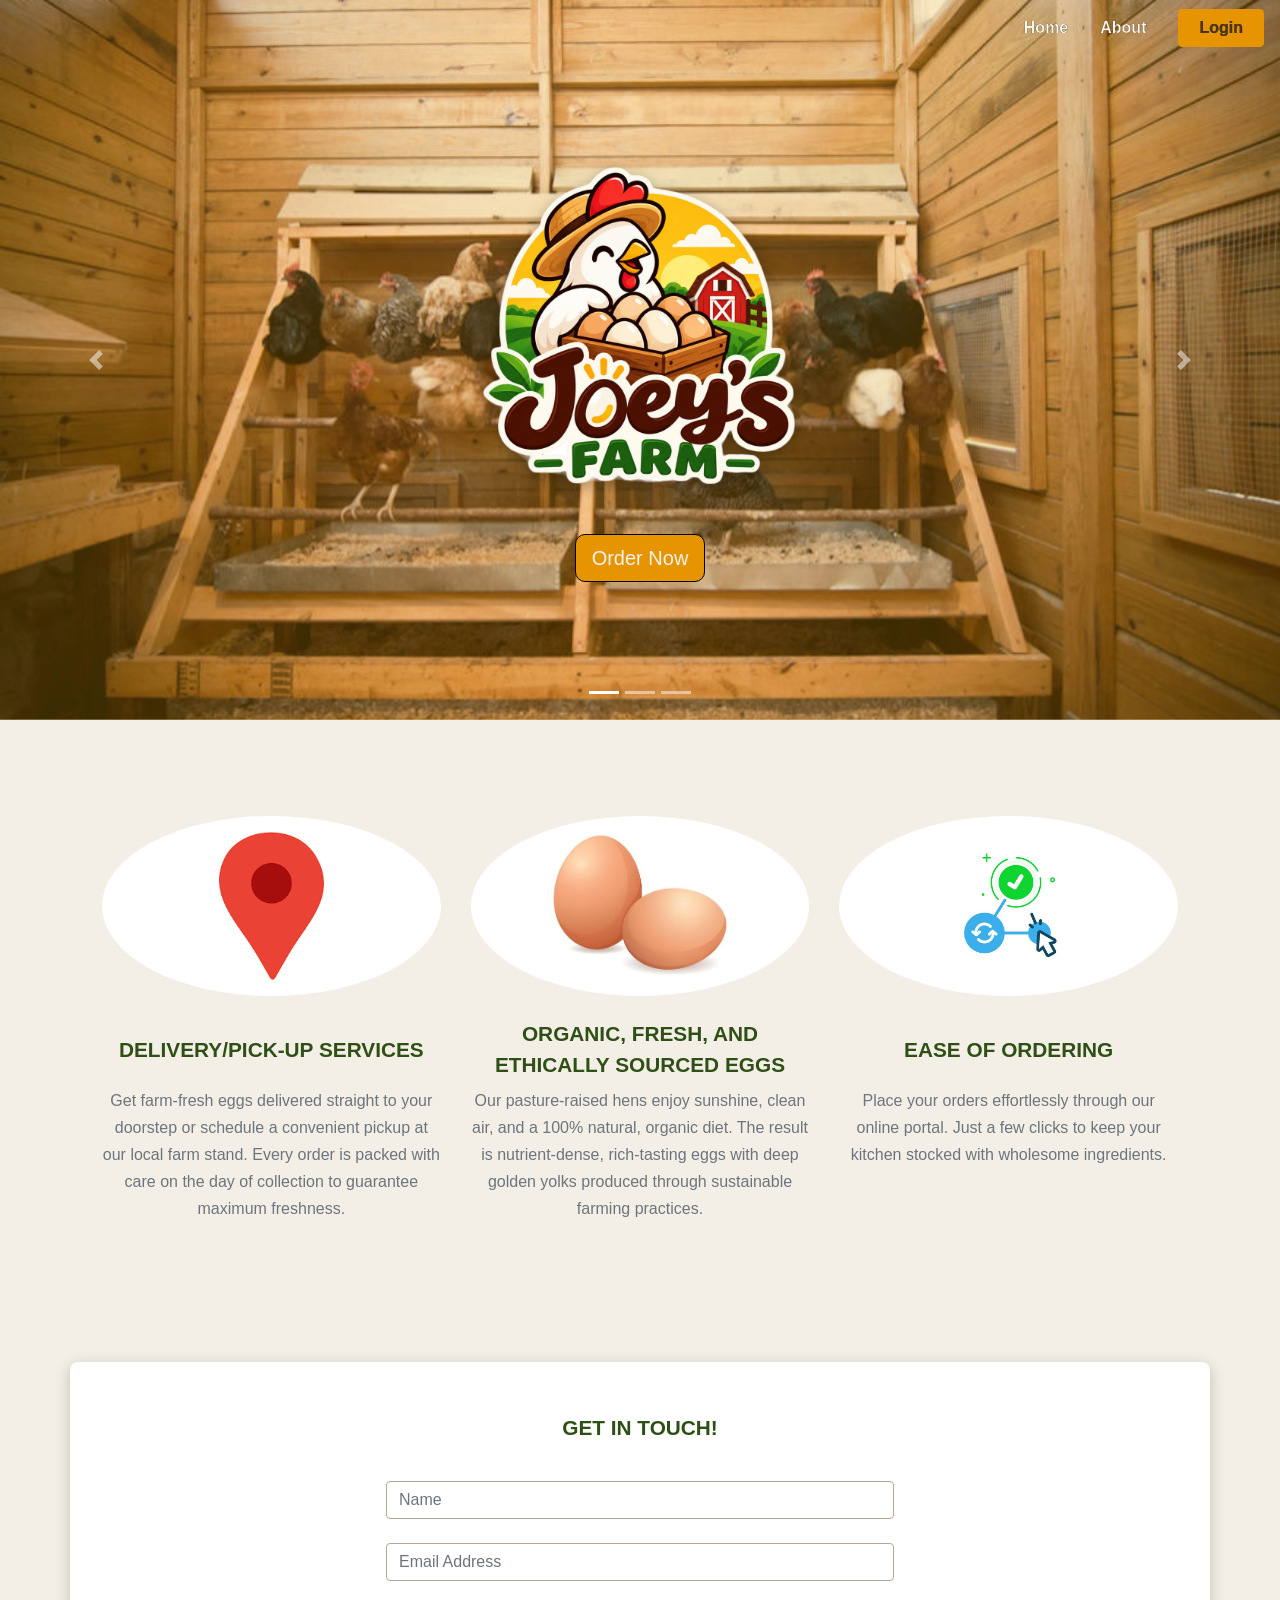
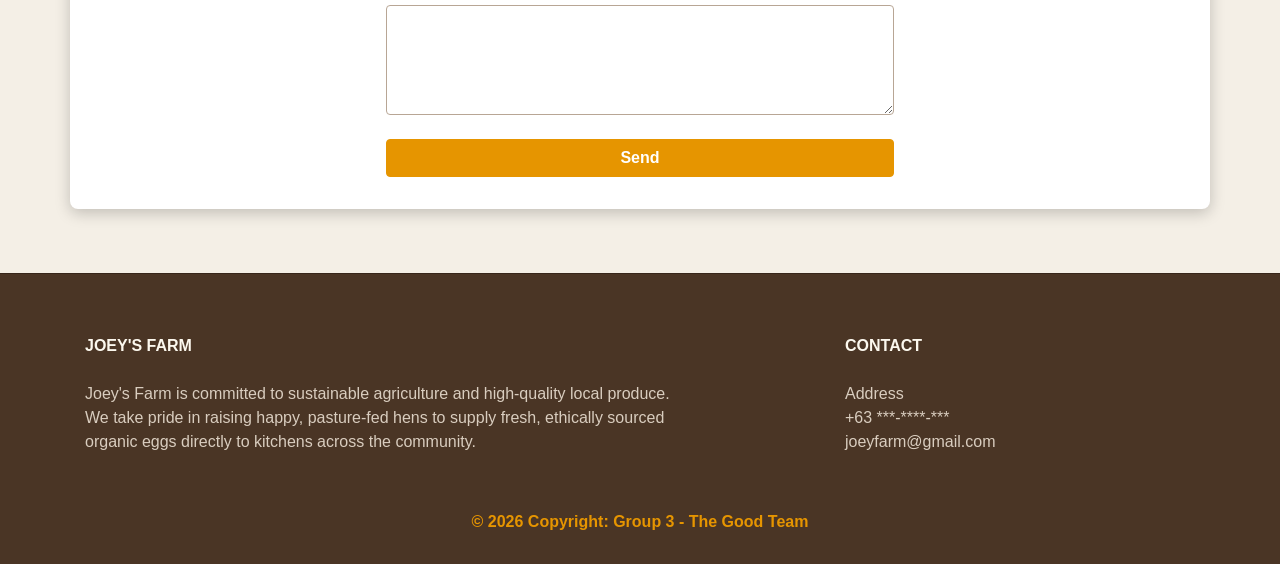
==== Index.html @ 604e1800 "Update Index.html" ====
<!DOCTYPE html>
<html lang="en">
  <head>
    <title>Joey's Farm</title>
    <meta charset="utf-8">
    <meta name="viewport" content="width=device-width, initial-scale=1">
    <link rel="stylesheet" href="https://stackpath.bootstrapcdn.com/bootstrap/4.1.3/css/bootstrap.min.css" integrity="sha384-MCw98/SFnGE8fJT3GXwEOngsV7Zt27NXFoaoApmYm81iuXoPkFOJwJ8ERdknLPMO" crossorigin="anonymous">
    <link rel="stylesheet" type="text/css" href="main.css">
  </head>

<body>
    <nav class="navbar navbar-expand-md fixed-top">
        <button class="navbar-toggler navbar-dark" type="button" data-toggle="collapse" data-target="#main-navigation">
          <span class="navbar-toggler-icon"></span>
        </button>
        <div class="collapse navbar-collapse" id="main-navigation">
          <ul class="navbar-nav align-items-center">
            <li class="nav-item">
              <a class="nav-link nav-outline-text" href="#">Home</a>
            </li>
            <li class="nav-item">
              <a class="nav-link nav-outline-text" href="AboutUs.html">About</a>
            </li>
            <li class="nav-item">
              <a class="btn nav-login-btn" href="#" data-toggle="modal" data-target="#loginModal">Login</a>
            </li>
        </ul>
      </div>
    </nav>

<header class="page-header container-fluid">
  <div class="overlay"></div>
  <div class="description">
    <img src="images/logo.png" alt="Joey's Farm Logo" class="img-fluid">
    <div class="b">
      <button class="btn btn-outline-secondary btn-lg mt-3" data-toggle="modal" data-target="#loginModal">
        Order Now
      </button>
    </div> 
  </div>

        <div id="carouselExampleIndicators" class="carousel slide" data-ride="carousel" data-interval="3000">
            <ol class="carousel-indicators">
                <li data-target="#carouselExampleIndicators" data-slide-to="0" class="active"></li>
                <li data-target="#carouselExampleIndicators" data-slide-to="1"></li>
                <li data-target="#carouselExampleIndicators" data-slide-to="2"></li>
            </ol>
            <div class="carousel-inner">
                <div class="carousel-item active">
                    <img class="d-block w-100" src="images/Picture1.jpg" alt="First slide">
                </div>
                <div class="carousel-item">
                    <img class="d-block w-100" src="images/Picture2.jpg" alt="Second slide">
                </div>
                <div class="carousel-item">
                    <img class="d-block w-100" src="images/Picture3.jpg" alt="Third slide">
                </div>
            </div>
            <a class="carousel-control-prev" href="#carouselExampleIndicators" role="button" data-slide="prev" style="z-index: 15;">
                <span class="carousel-control-prev-icon" aria-hidden="true"></span>
                <span class="sr-only">Previous</span>
            </a>
            <a class="carousel-control-next" href="#carouselExampleIndicators" role="button" data-slide="next" style="z-index: 15;">
                <span class="carousel-control-next-icon" aria-hidden="true"></span>
                <span class="sr-only">Next</span>
            </a>
         </div>
</header>

<div class="container features" id="eggServices">
  <div class="row">
    <div class="col-lg-4 col-md-4 col-sm-12 mb-4">
      <div class="card h-100 border-0 bg-transparent">
        <div class="bg-white rounded-circle p-3 text-center d-flex align-items-center justify-content-center" style="height: 180px;">
          <img src="images/delivery.jpg" alt="delivery" class="mw-100 mh-100">
        </div> 
        <div class="card-body px-0 text-center">
          <div class="feature-title font-weight-bold text-uppercase mb-1">Delivery/Pick-up Services</div>
          <p class="card-text text-muted">
            Get farm-fresh eggs delivered straight to your doorstep or schedule a convenient pickup at our local farm stand. Every order is packed with care on the day of collection to guarantee maximum freshness.
          </p>
        </div>
      </div>
    </div>

    <div class="col-lg-4 col-md-4 col-sm-12 mb-4">
      <div class="card h-100 border-0 bg-transparent">
        <div class="bg-white rounded-circle p-3 text-center d-flex align-items-center justify-content-center" style="height: 180px;">
          <img src="images/roaming.jpg" alt="Chicken Egg" class="mw-100 mh-100">
        </div> 
        <div class="card-body px-0 text-center">
          <div class="feature-title font-weight-bold text-uppercase mb-1">Organic, Fresh, and Ethically Sourced Eggs</div>
          <p class="card-text text-muted">
            Our pasture-raised hens enjoy sunshine, clean air, and a 100% natural, organic diet. The result is nutrient-dense, rich-tasting eggs with deep golden yolks produced through sustainable farming practices.
          </p>
        </div>
      </div>
    </div>

    <div class="col-lg-4 col-md-4 col-sm-12 mb-4">
      <div class="card h-100 border-0 bg-transparent">
        <div class="bg-white rounded-circle p-3 text-center d-flex align-items-center justify-content-center" style="height: 180px;">
          <img src="images/easy.jpg" alt="Order" class="mw-100 mh-100">
        </div> 
        <div class="card-body px-0 text-center">
          <div class="feature-title font-weight-bold text-uppercase mb-1">Ease of Ordering</div>
          <p class="card-text text-muted">
            Place your orders effortlessly through our online portal. Just a few clicks to keep your kitchen stocked with wholesome ingredients.
          </p>
        </div>
      </div>
    </div>
  </div>
</div>

  <div class="container features bg-white" id="formDesign">
    <div class="col-lg-6 col-md-8 col-sm-12 mx-auto">    
      <div class="feature-title">Get in Touch!</div>
      <div class="form-group">
       <input type="text" class="form-control" placeholder="Name">
      </div>

      <div class="form-group">
       <input type="email" class="form-control" placeholder="Email Address" name="email">
      </div>
      <div class="form-group">
       <textarea class="form-control" rows="4"></textarea>
      </div>
        <input type="submit" class="btn btn-secondary btn-block" value="Send">        
    </div>
</div>


<div class="modal fade" id="loginModal" tabindex="-1" role="dialog" aria-labelledby="loginModalTitle" aria-hidden="true">
  <div class="modal-dialog modal-dialog-centered" role="document">
    <div class="modal-content">
      <div class="modal-header">
        <h1 class="modal-title" id="loginModalTitle">Login to Joey's Farm</h1>
        <button type="button" class="close" data-dismiss="modal" aria-label="Close">
          <span aria-hidden="true">&times;</span>
        </button>
      </div>
      <div class="modal-body">
        <form id="loginForm">
          <div class="form-group">
            <label for="loginEmail">Email address</label>
            <input type="email" class="form-control" id="loginEmail" placeholder="Enter email" required>
          </div>
          <div class="form-group">
            <label for="loginPassword">Password</label>
            <input type="password" class="form-control" id="loginPassword" placeholder="Password" required>
          </div>
          <div class="form-check mb-3">
            <input type="checkbox" class="form-check-input" id="rememberMe">
            <label class="form-check-label" for="rememberMe">Remember me</label>
          </div>
          <button type="submit" class="btn btn-primary btn-block">Login</button>
        </form>
      </div>
      <div class="modal-footer justify-content-between">
        <small><a href="#">Forgot password?</a></small>
        <small>Don't have an account? <a href="#">Sign up</a></small>
      </div>
    </div>
  </div>
</div>

<footer class="page-footer">
  <div class="container">
    <div class="row">

      <div class="col-lg-8 col-md-8 col-sm-12">
        <div class="text-uppercase font-weight-bold">Joey's Farm</div>
        <p>
        Joey's Farm is committed to sustainable agriculture and high-quality local produce.
        We take pride in raising happy, pasture-fed hens to supply fresh, ethically sourced
        organic eggs directly to kitchens across the community.
        </p>
      </div>

      <div class="col-lg-4 col-md-4 col-sm-12">
        <div class="text-uppercase font-weight-bold">Contact</div>
        <p>
          Address
          +63 ***-****-***
          joeyfarm@gmail.com
        </p>
      </div>

    </div>

    <div class="footer-copyright text-center">
      © 2026 Copyright: Group 3 - The Good Team
    </div>
  </div>
</footer>

<script src="https://code.jquery.com/jquery-3.3.1.slim.min.js" integrity="sha384-q8i/X+965DzO0rT7abK41JStQIAqVgRVzpbzo5smXKp4YfRvH+8abtTE1Pi6jizo" crossorigin="anonymous"></script>
<script src="https://cdnjs.cloudflare.com/ajax/libs/popper.js/1.14.3/umd/popper.min.js" integrity="sha384-ZMP7rVo3mIykV+2+9J3UJ46jBk0WLaUAdn689aCwoqbBJiSnjAK/l8WvCWPIPm49" crossorigin="anonymous"></script>
<script src="https://stackpath.bootstrapcdn.com/bootstrap/4.1.3/js/bootstrap.min.js" integrity="sha384-ChfqqxuZUCnJSK3+MXmPNIyE6ZbWh2IMqE241rYiqJxyMiZ6OW/JmZQ5stwEULTy" crossorigin="anonymous"></script>
<script src="main.js"></script>

</body>
</html>
</html>
---- main.css ----
body {
  padding: 0;
  margin: 0;
  background: #f4efe6;
  color: #2b1e16;
}

.navbar{
  transition: all 0.3s;
}

.navbar-scrolled {
  background: #4a3525;
  border-bottom: 1px solid #37261a;
}

.nav-link {
  color: #fcf8ee;
  cursor: pointer;
  font-weight: 600;
  margin-right: 1em;
}

.nav-link:hover {
  color: #e69500;
}

.nav-outline-text{
  -webkit-text-stroke: 0.2px black
}

.nav-login-btn {
  color: #4a3525;
  background-color: #e69500;
  border: 1px solid #e69500;
  font-weight: 600;
  -webkit-text-stroke: 0.2px black;
  padding: 0.375rem 1.25rem;
  border-radius: 4px;
  margin-left: 0.5em;
}

.nav-login-btn:hover {
  background-color: #cc8400;
  border-color: #cc8400;
  color: #ffffff;
}

.navbar-collapse {
  justify-content: flex-end;
}

.page-header {
  position: relative;
  padding: 0;
}

.overlay {
  position: absolute;
  min-height: 100%;
  min-width: 100%;
  left: 0;
  top: 0;
  background: rgba(233, 170, 10, 0.25);
  z-index: 5;
  pointer-events: none;
}

.description {
  position: absolute;
  top: 50%;
  left: 50%;
  transform: translate(-50%, -50%);
  z-index: 10;
  text-align: center;
  width: 100%;
  padding: 0 15px;
}

.description img {
  max-width: 380px;
  width: 100%;
  height: auto;
  display: inline-block;
  filter: drop-shadow(0px 4px 8px rgba(0, 0, 0, 0.3));
}

.carousel {
  width: 100%;
  overflow: hidden;
}

.carousel-item img {
  width: 100%;
  height: 80vh;
  object-fit: cover;
  object-position: center;
}

.features {
  margin: 4em auto;
  padding: 2em;
  position: relative;
  border-radius: 8px;
}

#formDesign{
  box-shadow: 0px 4px 15px rgba(0, 0, 0, 0.21);
}

.feature-title {
  color: #2e5016;
  font-size: 1.3rem;
  font-weight: 700;
  margin-bottom: 20px;
  text-transform: uppercase;
  min-height: 3.2em;
  display: flex;
  align-items: center;
  justify-content: center;
  text-align: center;
}

.features p {
  line-height: 1.7;
  text-align: center;
}

.features .mx-auto {
  text-align: center;
}

.features .mx-auto .form-control {
  text-align: left;
}

.features .form-group {
  margin-bottom: 1.5rem;
}

.features .form-control {
  border-radius: 4px;
  border: 1px solid #b8a695;
  background-color: #ffffff;
}

.features .form-control:focus {
  border-color: #e69500;
  box-shadow: 0 0 0 0.2rem rgba(230, 149, 0, 0.25);
}

.features .btn {
  background-color: #e69500;
  border: 1px solid #e69500;
  color: #ffffff;
  margin-top: 20px;
  font-weight: 600;
  border-radius: 4px;
}

.features .btn:hover {
  background-color: #cc8400;
  border: 1px solid #cc8400;
  color: #fffffffc;
}



.page-footer {
  background-color: #4a3525;
  color: #fcf8ee;
  border-top: 1px solid #37261a;
  padding: 60px 0 30px;
}

.page-footer p {
  color: #d9cdbf;
  white-space: pre-line;
}

.footer-copyright {
  color: #e69500;
  font-weight: 600;
  padding: 40px 0 0;
}

@media (max-width: 575.98px) {
  .description {
    top: 50%;
    left: 50%;
    transform: translate(-50%, -50%);
  }

  .description img {
    max-width: 400px;
  }

  .features {
    margin: 2em 0;
    padding: 1em;
  }

.features img {
  object-fit: contain;
}

.feature-title {
  min-height: auto;
}

.nav-login-btn {
  margin-left: 0;
  margin-top: 0.5em;
  display: inline-block;
}

}
.modal-content {
  background-color: #f4efe6;
  border: 1px solid #37261a;
  border-radius: 8px;
  color: #2b1e16;
}

.modal-header {
  background-color: #4a3525;
  color: #fcf8ee;
  border-bottom: 1px solid #37261a;
  border-top-left-radius: 7px;
  border-top-right-radius: 7px;
}

.modal-header .close {
  color: #fcf8ee;
  opacity: 0.8;
  text-shadow: none;
}

.modal-header .close:hover {
  color: #e69500;
  opacity: 1;
}

.modal-title {
  font-weight: 700;
  color: #fcf8ee;
}

.modal-body label {
  font-weight: 600;
  color: #4a3525;
}

.modal-body .form-control {
  border: 1px solid #b8a695;
  background-color: #ffffff;
  border-radius: 4px;
}

.modal-body .form-control:focus {
  border-color: #e69500;
  box-shadow: 0 0 0 0.2rem rgba(230, 149, 0, 0.25);
}

.modal-body .btn-primary {
  background-color: #e69500;
  border-color: #e69500;
  color: #ffffff;
  font-weight: 600;
  transition: all 0.2s ease-in-out;
}

.modal-body .btn-primary:hover,
.modal-body .btn-primary:focus {
  background-color: #cc8400;
  border-color: #cc8400;
  color: #ffffff;
}

.modal-footer {
  background-color: #eae1d2;
  border-top: 1px solid #b8a695;
  border-bottom-left-radius: 7px;
  border-bottom-right-radius: 7px;
}

.modal-footer a {
  color: #2e5016;
  font-weight: 600;
  text-decoration: none;
}

.modal-footer a:hover {
  color: #e69500;
  text-decoration: underline;
}

.description button {
  border:1px solid #000000;
  background:#e69500;
  border-radius: 10px;
  color:#f1f1f1;
  transition: all 0.3s;

}
.description button:hover { 
  border:1px solid #fff;
  background:#fff;
  color:#000;
  transform: scale(1.04);
}
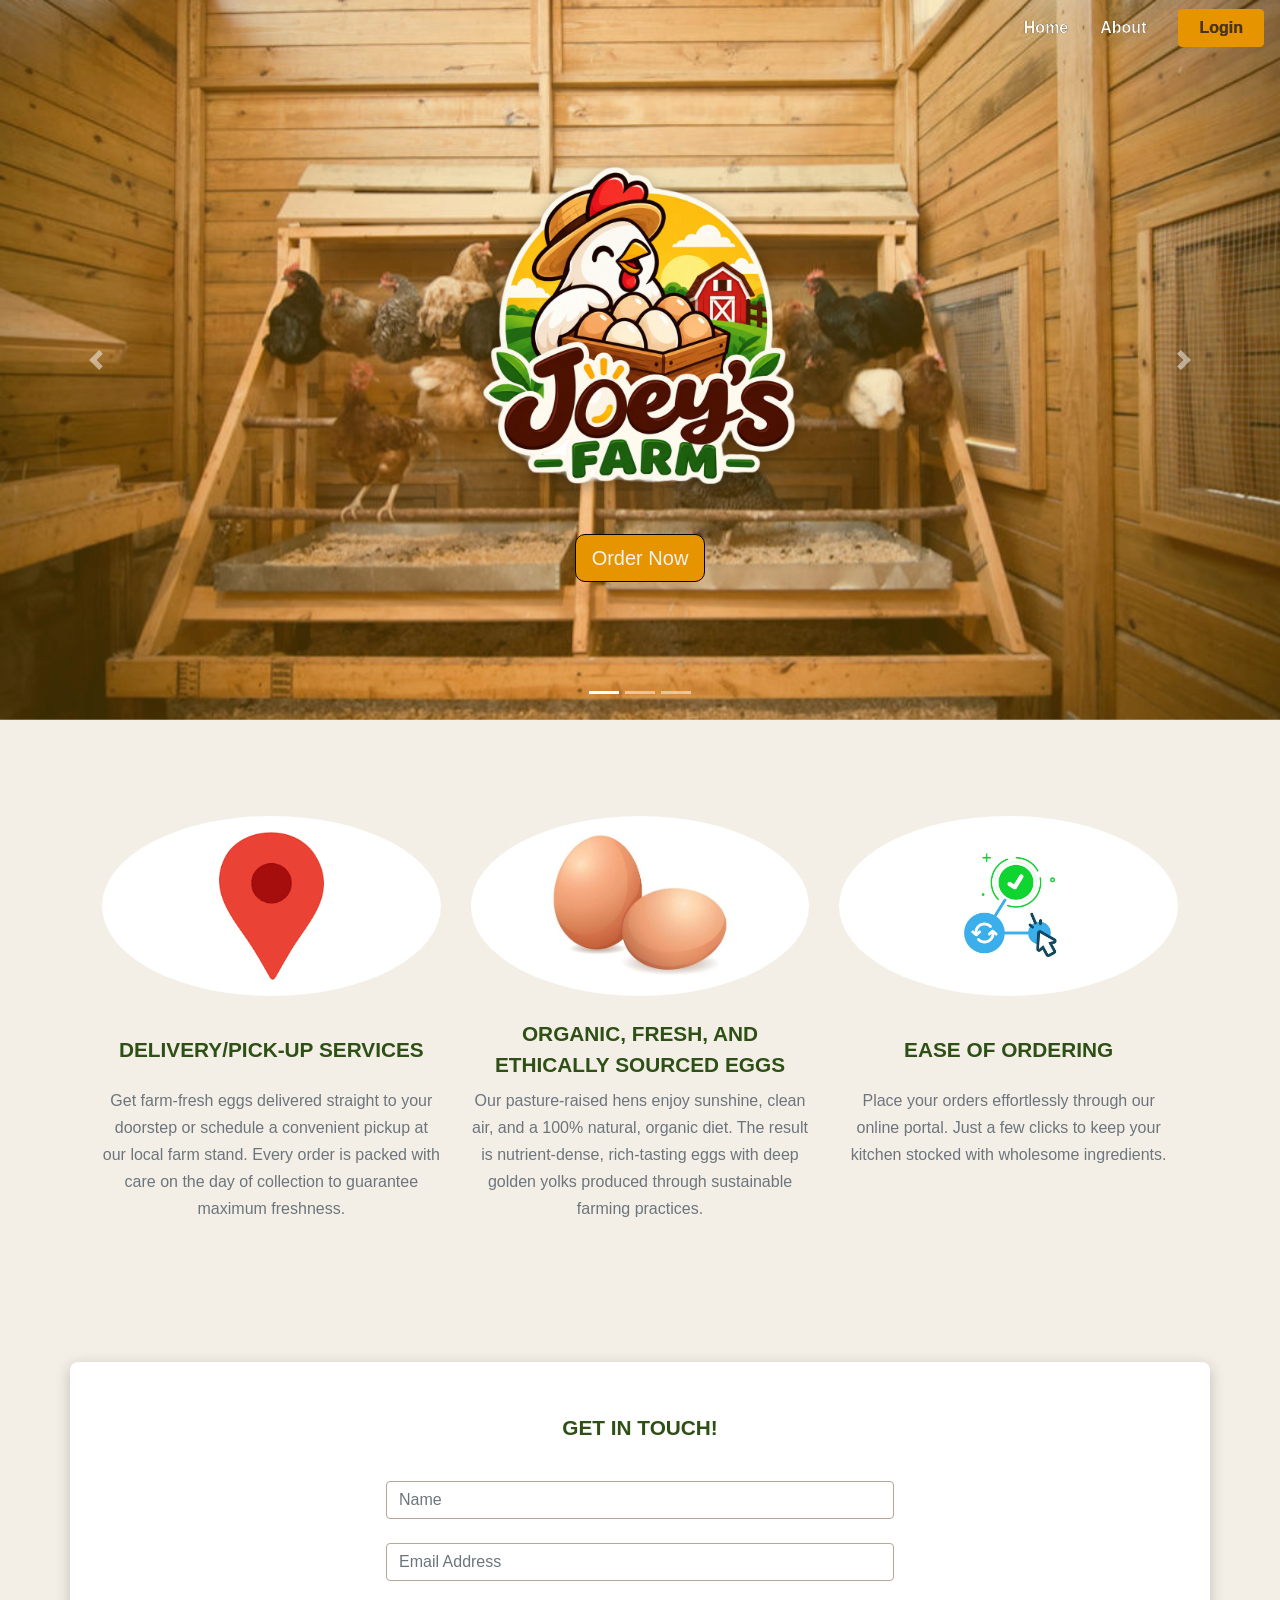
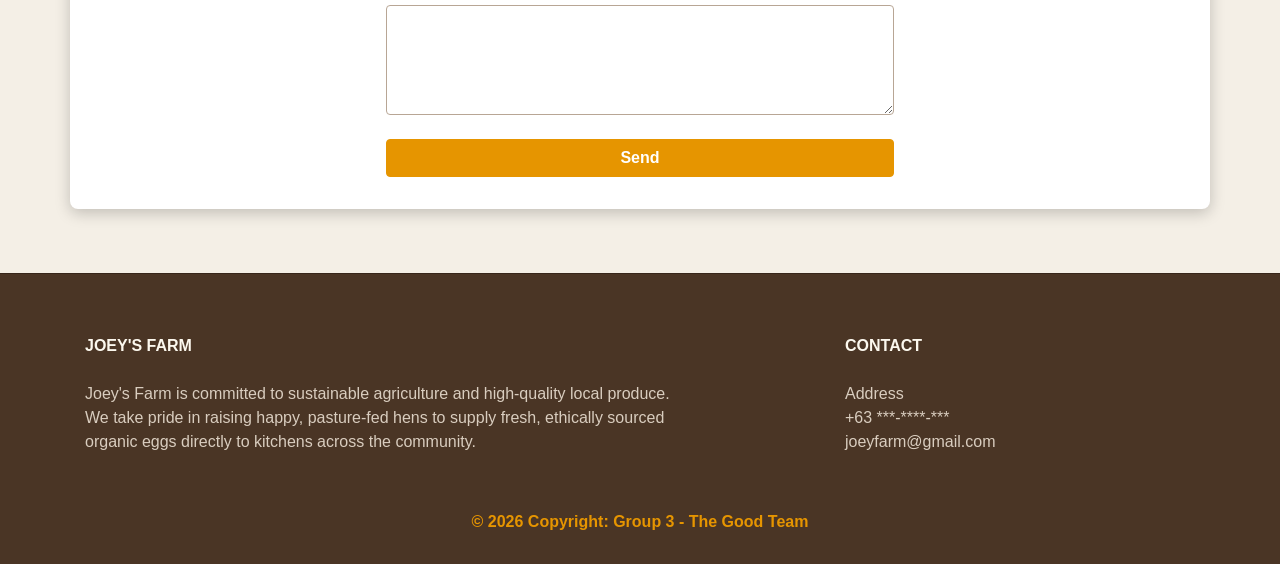
==== commit 628cc45c: "Added home navigation button" ====
--- a/Index.html
+++ b/Index.html
@@ -1,205 +1,205 @@
-<!DOCTYPE html>
-<html lang="en">
-  <head>
-    <title>Joey's Farm</title>
-    <meta charset="utf-8">
-    <meta name="viewport" content="width=device-width, initial-scale=1">
-    <link rel="stylesheet" href="https://stackpath.bootstrapcdn.com/bootstrap/4.1.3/css/bootstrap.min.css" integrity="sha384-MCw98/SFnGE8fJT3GXwEOngsV7Zt27NXFoaoApmYm81iuXoPkFOJwJ8ERdknLPMO" crossorigin="anonymous">
-    <link rel="stylesheet" type="text/css" href="main.css">
-  </head>
-
-<body>
-    <nav class="navbar navbar-expand-md fixed-top">
-        <button class="navbar-toggler navbar-dark" type="button" data-toggle="collapse" data-target="#main-navigation">
-          <span class="navbar-toggler-icon"></span>
-        </button>
-        <div class="collapse navbar-collapse" id="main-navigation">
-          <ul class="navbar-nav align-items-center">
-            <li class="nav-item">
-              <a class="nav-link nav-outline-text" href="#">Home</a>
-            </li>
-            <li class="nav-item">
-              <a class="nav-link nav-outline-text" href="AboutUs.html">About</a>
-            </li>
-            <li class="nav-item">
-              <a class="btn nav-login-btn" href="#" data-toggle="modal" data-target="#loginModal">Login</a>
-            </li>
-        </ul>
-      </div>
-    </nav>
-
-<header class="page-header container-fluid">
-  <div class="overlay"></div>
-  <div class="description">
-    <img src="images/logo.png" alt="Joey's Farm Logo" class="img-fluid">
-    <div class="b">
-      <button class="btn btn-outline-secondary btn-lg mt-3" data-toggle="modal" data-target="#loginModal">
-        Order Now
-      </button>
-    </div> 
-  </div>
-
-        <div id="carouselExampleIndicators" class="carousel slide" data-ride="carousel" data-interval="3000">
-            <ol class="carousel-indicators">
-                <li data-target="#carouselExampleIndicators" data-slide-to="0" class="active"></li>
-                <li data-target="#carouselExampleIndicators" data-slide-to="1"></li>
-                <li data-target="#carouselExampleIndicators" data-slide-to="2"></li>
-            </ol>
-            <div class="carousel-inner">
-                <div class="carousel-item active">
-                    <img class="d-block w-100" src="images/Picture1.jpg" alt="First slide">
-                </div>
-                <div class="carousel-item">
-                    <img class="d-block w-100" src="images/Picture2.jpg" alt="Second slide">
-                </div>
-                <div class="carousel-item">
-                    <img class="d-block w-100" src="images/Picture3.jpg" alt="Third slide">
-                </div>
-            </div>
-            <a class="carousel-control-prev" href="#carouselExampleIndicators" role="button" data-slide="prev" style="z-index: 15;">
-                <span class="carousel-control-prev-icon" aria-hidden="true"></span>
-                <span class="sr-only">Previous</span>
-            </a>
-            <a class="carousel-control-next" href="#carouselExampleIndicators" role="button" data-slide="next" style="z-index: 15;">
-                <span class="carousel-control-next-icon" aria-hidden="true"></span>
-                <span class="sr-only">Next</span>
-            </a>
-         </div>
-</header>
-
-<div class="container features" id="eggServices">
-  <div class="row">
-    <div class="col-lg-4 col-md-4 col-sm-12 mb-4">
-      <div class="card h-100 border-0 bg-transparent">
-        <div class="bg-white rounded-circle p-3 text-center d-flex align-items-center justify-content-center" style="height: 180px;">
-          <img src="images/delivery.jpg" alt="delivery" class="mw-100 mh-100">
-        </div> 
-        <div class="card-body px-0 text-center">
-          <div class="feature-title font-weight-bold text-uppercase mb-1">Delivery/Pick-up Services</div>
-          <p class="card-text text-muted">
-            Get farm-fresh eggs delivered straight to your doorstep or schedule a convenient pickup at our local farm stand. Every order is packed with care on the day of collection to guarantee maximum freshness.
-          </p>
-        </div>
-      </div>
-    </div>
-
-    <div class="col-lg-4 col-md-4 col-sm-12 mb-4">
-      <div class="card h-100 border-0 bg-transparent">
-        <div class="bg-white rounded-circle p-3 text-center d-flex align-items-center justify-content-center" style="height: 180px;">
-          <img src="images/roaming.jpg" alt="Chicken Egg" class="mw-100 mh-100">
-        </div> 
-        <div class="card-body px-0 text-center">
-          <div class="feature-title font-weight-bold text-uppercase mb-1">Organic, Fresh, and Ethically Sourced Eggs</div>
-          <p class="card-text text-muted">
-            Our pasture-raised hens enjoy sunshine, clean air, and a 100% natural, organic diet. The result is nutrient-dense, rich-tasting eggs with deep golden yolks produced through sustainable farming practices.
-          </p>
-        </div>
-      </div>
-    </div>
-
-    <div class="col-lg-4 col-md-4 col-sm-12 mb-4">
-      <div class="card h-100 border-0 bg-transparent">
-        <div class="bg-white rounded-circle p-3 text-center d-flex align-items-center justify-content-center" style="height: 180px;">
-          <img src="images/easy.jpg" alt="Order" class="mw-100 mh-100">
-        </div> 
-        <div class="card-body px-0 text-center">
-          <div class="feature-title font-weight-bold text-uppercase mb-1">Ease of Ordering</div>
-          <p class="card-text text-muted">
-            Place your orders effortlessly through our online portal. Just a few clicks to keep your kitchen stocked with wholesome ingredients.
-          </p>
-        </div>
-      </div>
-    </div>
-  </div>
-</div>
-
-  <div class="container features bg-white" id="formDesign">
-    <div class="col-lg-6 col-md-8 col-sm-12 mx-auto">    
-      <div class="feature-title">Get in Touch!</div>
-      <div class="form-group">
-       <input type="text" class="form-control" placeholder="Name">
-      </div>
-
-      <div class="form-group">
-       <input type="email" class="form-control" placeholder="Email Address" name="email">
-      </div>
-      <div class="form-group">
-       <textarea class="form-control" rows="4"></textarea>
-      </div>
-        <input type="submit" class="btn btn-secondary btn-block" value="Send">        
-    </div>
-</div>
-
-
-<div class="modal fade" id="loginModal" tabindex="-1" role="dialog" aria-labelledby="loginModalTitle" aria-hidden="true">
-  <div class="modal-dialog modal-dialog-centered" role="document">
-    <div class="modal-content">
-      <div class="modal-header">
-        <h1 class="modal-title" id="loginModalTitle">Login to Joey's Farm</h1>
-        <button type="button" class="close" data-dismiss="modal" aria-label="Close">
-          <span aria-hidden="true">&times;</span>
-        </button>
-      </div>
-      <div class="modal-body">
-        <form id="loginForm">
-          <div class="form-group">
-            <label for="loginEmail">Email address</label>
-            <input type="email" class="form-control" id="loginEmail" placeholder="Enter email" required>
-          </div>
-          <div class="form-group">
-            <label for="loginPassword">Password</label>
-            <input type="password" class="form-control" id="loginPassword" placeholder="Password" required>
-          </div>
-          <div class="form-check mb-3">
-            <input type="checkbox" class="form-check-input" id="rememberMe">
-            <label class="form-check-label" for="rememberMe">Remember me</label>
-          </div>
-          <button type="submit" class="btn btn-primary btn-block">Login</button>
-        </form>
-      </div>
-      <div class="modal-footer justify-content-between">
-        <small><a href="#">Forgot password?</a></small>
-        <small>Don't have an account? <a href="#">Sign up</a></small>
-      </div>
-    </div>
-  </div>
-</div>
-
-<footer class="page-footer">
-  <div class="container">
-    <div class="row">
-
-      <div class="col-lg-8 col-md-8 col-sm-12">
-        <div class="text-uppercase font-weight-bold">Joey's Farm</div>
-        <p>
-        Joey's Farm is committed to sustainable agriculture and high-quality local produce.
-        We take pride in raising happy, pasture-fed hens to supply fresh, ethically sourced
-        organic eggs directly to kitchens across the community.
-        </p>
-      </div>
-
-      <div class="col-lg-4 col-md-4 col-sm-12">
-        <div class="text-uppercase font-weight-bold">Contact</div>
-        <p>
-          Address
-          +63 ***-****-***
-          joeyfarm@gmail.com
-        </p>
-      </div>
-
-    </div>
-
-    <div class="footer-copyright text-center">
-      © 2026 Copyright: Group 3 - The Good Team
-    </div>
-  </div>
-</footer>
-
-<script src="https://code.jquery.com/jquery-3.3.1.slim.min.js" integrity="sha384-q8i/X+965DzO0rT7abK41JStQIAqVgRVzpbzo5smXKp4YfRvH+8abtTE1Pi6jizo" crossorigin="anonymous"></script>
-<script src="https://cdnjs.cloudflare.com/ajax/libs/popper.js/1.14.3/umd/popper.min.js" integrity="sha384-ZMP7rVo3mIykV+2+9J3UJ46jBk0WLaUAdn689aCwoqbBJiSnjAK/l8WvCWPIPm49" crossorigin="anonymous"></script>
-<script src="https://stackpath.bootstrapcdn.com/bootstrap/4.1.3/js/bootstrap.min.js" integrity="sha384-ChfqqxuZUCnJSK3+MXmPNIyE6ZbWh2IMqE241rYiqJxyMiZ6OW/JmZQ5stwEULTy" crossorigin="anonymous"></script>
-<script src="main.js"></script>
-
-</body>
-</html>
-</html>
+<!DOCTYPE html>
+<html lang="en">
+  <head>
+    <title>Joey's Farm</title>
+    <meta charset="utf-8">
+    <meta name="viewport" content="width=device-width, initial-scale=1">
+    <link rel="stylesheet" href="https://stackpath.bootstrapcdn.com/bootstrap/4.1.3/css/bootstrap.min.css" integrity="sha384-MCw98/SFnGE8fJT3GXwEOngsV7Zt27NXFoaoApmYm81iuXoPkFOJwJ8ERdknLPMO" crossorigin="anonymous">
+    <link rel="stylesheet" type="text/css" href="main.css">
+  </head>
+
+<body>
+    <nav class="navbar navbar-expand-md fixed-top">
+        <button class="navbar-toggler navbar-dark" type="button" data-toggle="collapse" data-target="#main-navigation">
+          <span class="navbar-toggler-icon"></span>
+        </button>
+        <div class="collapse navbar-collapse" id="main-navigation">
+          <ul class="navbar-nav align-items-center" id="main-navigation-menu">
+            <li class="nav-item">
+              <a class="nav-link nav-outline-text" href="#">Home</a>
+            </li>
+            <li class="nav-item">
+              <a class="nav-link nav-outline-text" href="AboutUs.html">About</a>
+            </li>
+            <li class="nav-item">
+              <a class="btn nav-login-btn" href="#" data-toggle="modal" data-target="#loginModal">Login</a>
+            </li>
+        </ul>
+      </div>
+    </nav>
+
+<header class="page-header container-fluid">
+  <div class="overlay"></div>
+  <div class="description">
+    <img src="images/logo.png" alt="Joey's Farm Logo" class="img-fluid">
+    <div class="b">
+      <button id="order-now-button" class="btn btn-outline-secondary btn-lg mt-3" data-toggle="modal" data-target="#loginModal">
+        Order Now
+      </button>
+    </div> 
+  </div>
+
+        <div id="carouselExampleIndicators" class="carousel slide" data-ride="carousel" data-interval="3000">
+            <ol class="carousel-indicators">
+                <li data-target="#carouselExampleIndicators" data-slide-to="0" class="active"></li>
+                <li data-target="#carouselExampleIndicators" data-slide-to="1"></li>
+                <li data-target="#carouselExampleIndicators" data-slide-to="2"></li>
+            </ol>
+            <div class="carousel-inner">
+                <div class="carousel-item active">
+                    <img class="d-block w-100" src="images/Picture1.jpg" alt="First slide">
+                </div>
+                <div class="carousel-item">
+                    <img class="d-block w-100" src="images/Picture2.jpg" alt="Second slide">
+                </div>
+                <div class="carousel-item">
+                    <img class="d-block w-100" src="images/Picture3.jpg" alt="Third slide">
+                </div>
+            </div>
+            <a class="carousel-control-prev" href="#carouselExampleIndicators" role="button" data-slide="prev" style="z-index: 15;">
+                <span class="carousel-control-prev-icon" aria-hidden="true"></span>
+                <span class="sr-only">Previous</span>
+            </a>
+            <a class="carousel-control-next" href="#carouselExampleIndicators" role="button" data-slide="next" style="z-index: 15;">
+                <span class="carousel-control-next-icon" aria-hidden="true"></span>
+                <span class="sr-only">Next</span>
+            </a>
+         </div>
+</header>
+
+<div class="container features" id="eggServices">
+  <div class="row">
+    <div class="col-lg-4 col-md-4 col-sm-12 mb-4">
+      <div class="card h-100 border-0 bg-transparent">
+        <div class="bg-white rounded-circle p-3 text-center d-flex align-items-center justify-content-center" style="height: 180px;">
+          <img src="images/delivery.jpg" alt="delivery" class="mw-100 mh-100">
+        </div> 
+        <div class="card-body px-0 text-center">
+          <div class="feature-title font-weight-bold text-uppercase mb-1">Delivery/Pick-up Services</div>
+          <p class="card-text text-muted">
+            Get farm-fresh eggs delivered straight to your doorstep or schedule a convenient pickup at our local farm stand. Every order is packed with care on the day of collection to guarantee maximum freshness.
+          </p>
+        </div>
+      </div>
+    </div>
+
+    <div class="col-lg-4 col-md-4 col-sm-12 mb-4">
+      <div class="card h-100 border-0 bg-transparent">
+        <div class="bg-white rounded-circle p-3 text-center d-flex align-items-center justify-content-center" style="height: 180px;">
+          <img src="images/roaming.jpg" alt="Chicken Egg" class="mw-100 mh-100">
+        </div> 
+        <div class="card-body px-0 text-center">
+          <div class="feature-title font-weight-bold text-uppercase mb-1">Organic, Fresh, and Ethically Sourced Eggs</div>
+          <p class="card-text text-muted">
+            Our pasture-raised hens enjoy sunshine, clean air, and a 100% natural, organic diet. The result is nutrient-dense, rich-tasting eggs with deep golden yolks produced through sustainable farming practices.
+          </p>
+        </div>
+      </div>
+    </div>
+
+    <div class="col-lg-4 col-md-4 col-sm-12 mb-4">
+      <div class="card h-100 border-0 bg-transparent">
+        <div class="bg-white rounded-circle p-3 text-center d-flex align-items-center justify-content-center" style="height: 180px;">
+          <img src="images/easy.jpg" alt="Order" class="mw-100 mh-100">
+        </div> 
+        <div class="card-body px-0 text-center">
+          <div class="feature-title font-weight-bold text-uppercase mb-1">Ease of Ordering</div>
+          <p class="card-text text-muted">
+            Place your orders effortlessly through our online portal. Just a few clicks to keep your kitchen stocked with wholesome ingredients.
+          </p>
+        </div>
+      </div>
+    </div>
+  </div>
+</div>
+
+  <div class="container features bg-white" id="formDesign">
+    <div class="col-lg-6 col-md-8 col-sm-12 mx-auto">    
+      <div class="feature-title">Get in Touch!</div>
+      <div class="form-group">
+       <input type="text" class="form-control" placeholder="Name">
+      </div>
+
+      <div class="form-group">
+       <input type="email" class="form-control" placeholder="Email Address" name="email">
+      </div>
+      <div class="form-group">
+       <textarea class="form-control" rows="4"></textarea>
+      </div>
+        <input type="submit" class="btn btn-secondary btn-block" value="Send">        
+    </div>
+</div>
+
+
+<div class="modal fade" id="loginModal" tabindex="-1" role="dialog" aria-labelledby="loginModalTitle" aria-hidden="true">
+  <div class="modal-dialog modal-dialog-centered" role="document">
+    <div class="modal-content">
+      <div class="modal-header">
+        <h1 class="modal-title" id="loginModalTitle">Login to Joey's Farm</h1>
+        <button type="button" class="close" data-dismiss="modal" aria-label="Close">
+          <span aria-hidden="true">&times;</span>
+        </button>
+      </div>
+      <div class="modal-body">
+        <form id="loginForm">
+          <div class="form-group">
+            <label for="loginEmail">Email address</label>
+            <input type="email" class="form-control" id="loginEmail" placeholder="Enter email" required>
+          </div>
+          <div class="form-group">
+            <label for="loginPassword">Password</label>
+            <input type="password" class="form-control" id="loginPassword" placeholder="Password" required>
+          </div>
+          <div class="form-check mb-3">
+            <input type="checkbox" class="form-check-input" id="rememberMe">
+            <label class="form-check-label" for="rememberMe">Remember me</label>
+          </div>
+          <button type="submit" class="btn btn-primary btn-block">Login</button>
+        </form>
+      </div>
+      <div class="modal-footer justify-content-between">
+        <small><a href="#">Forgot password?</a></small>
+        <small>Don't have an account? <a href="#">Sign up</a></small>
+      </div>
+    </div>
+  </div>
+</div>
+
+<footer class="page-footer">
+  <div class="container">
+    <div class="row">
+
+      <div class="col-lg-8 col-md-8 col-sm-12">
+        <div class="text-uppercase font-weight-bold">Joey's Farm</div>
+        <p>
+        Joey's Farm is committed to sustainable agriculture and high-quality local produce.
+        We take pride in raising happy, pasture-fed hens to supply fresh, ethically sourced
+        organic eggs directly to kitchens across the community.
+        </p>
+      </div>
+
+      <div class="col-lg-4 col-md-4 col-sm-12">
+        <div class="text-uppercase font-weight-bold">Contact</div>
+        <p>
+          Address
+          +63 ***-****-***
+          joeyfarm@gmail.com
+        </p>
+      </div>
+
+    </div>
+
+    <div class="footer-copyright text-center">
+      © 2026 Copyright: Group 3 - The Good Team
+    </div>
+  </div>
+</footer>
+
+<script src="https://code.jquery.com/jquery-3.3.1.slim.min.js" integrity="sha384-q8i/X+965DzO0rT7abK41JStQIAqVgRVzpbzo5smXKp4YfRvH+8abtTE1Pi6jizo" crossorigin="anonymous"></script>
+<script src="https://cdnjs.cloudflare.com/ajax/libs/popper.js/1.14.3/umd/popper.min.js" integrity="sha384-ZMP7rVo3mIykV+2+9J3UJ46jBk0WLaUAdn689aCwoqbBJiSnjAK/l8WvCWPIPm49" crossorigin="anonymous"></script>
+<script src="https://stackpath.bootstrapcdn.com/bootstrap/4.1.3/js/bootstrap.min.js" integrity="sha384-ChfqqxuZUCnJSK3+MXmPNIyE6ZbWh2IMqE241rYiqJxyMiZ6OW/JmZQ5stwEULTy" crossorigin="anonymous"></script>
+<script src="main.js"></script>
+
+</body>
+</html>
+</html>
--- a/main.css
+++ b/main.css
@@ -1,311 +1,311 @@
-body {
-  padding: 0;
-  margin: 0;
-  background: #f4efe6;
-  color: #2b1e16;
-}
-
-.navbar{
-  transition: all 0.3s;
-}
-
-.navbar-scrolled {
-  background: #4a3525;
-  border-bottom: 1px solid #37261a;
-}
-
-.nav-link {
-  color: #fcf8ee;
-  cursor: pointer;
-  font-weight: 600;
-  margin-right: 1em;
-}
-
-.nav-link:hover {
-  color: #e69500;
-}
-
-.nav-outline-text{
-  -webkit-text-stroke: 0.2px black
-}
-
-.nav-login-btn {
-  color: #4a3525;
-  background-color: #e69500;
-  border: 1px solid #e69500;
-  font-weight: 600;
-  -webkit-text-stroke: 0.2px black;
-  padding: 0.375rem 1.25rem;
-  border-radius: 4px;
-  margin-left: 0.5em;
-}
-
-.nav-login-btn:hover {
-  background-color: #cc8400;
-  border-color: #cc8400;
-  color: #ffffff;
-}
-
-.navbar-collapse {
-  justify-content: flex-end;
-}
-
-.page-header {
-  position: relative;
-  padding: 0;
-}
-
-.overlay {
-  position: absolute;
-  min-height: 100%;
-  min-width: 100%;
-  left: 0;
-  top: 0;
-  background: rgba(233, 170, 10, 0.25);
-  z-index: 5;
-  pointer-events: none;
-}
-
-.description {
-  position: absolute;
-  top: 50%;
-  left: 50%;
-  transform: translate(-50%, -50%);
-  z-index: 10;
-  text-align: center;
-  width: 100%;
-  padding: 0 15px;
-}
-
-.description img {
-  max-width: 380px;
-  width: 100%;
-  height: auto;
-  display: inline-block;
-  filter: drop-shadow(0px 4px 8px rgba(0, 0, 0, 0.3));
-}
-
-.carousel {
-  width: 100%;
-  overflow: hidden;
-}
-
-.carousel-item img {
-  width: 100%;
-  height: 80vh;
-  object-fit: cover;
-  object-position: center;
-}
-
-.features {
-  margin: 4em auto;
-  padding: 2em;
-  position: relative;
-  border-radius: 8px;
-}
-
-#formDesign{
-  box-shadow: 0px 4px 15px rgba(0, 0, 0, 0.21);
-}
-
-.feature-title {
-  color: #2e5016;
-  font-size: 1.3rem;
-  font-weight: 700;
-  margin-bottom: 20px;
-  text-transform: uppercase;
-  min-height: 3.2em;
-  display: flex;
-  align-items: center;
-  justify-content: center;
-  text-align: center;
-}
-
-.features p {
-  line-height: 1.7;
-  text-align: center;
-}
-
-.features .mx-auto {
-  text-align: center;
-}
-
-.features .mx-auto .form-control {
-  text-align: left;
-}
-
-.features .form-group {
-  margin-bottom: 1.5rem;
-}
-
-.features .form-control {
-  border-radius: 4px;
-  border: 1px solid #b8a695;
-  background-color: #ffffff;
-}
-
-.features .form-control:focus {
-  border-color: #e69500;
-  box-shadow: 0 0 0 0.2rem rgba(230, 149, 0, 0.25);
-}
-
-.features .btn {
-  background-color: #e69500;
-  border: 1px solid #e69500;
-  color: #ffffff;
-  margin-top: 20px;
-  font-weight: 600;
-  border-radius: 4px;
-}
-
-.features .btn:hover {
-  background-color: #cc8400;
-  border: 1px solid #cc8400;
-  color: #fffffffc;
-}
-
-
-
-.page-footer {
-  background-color: #4a3525;
-  color: #fcf8ee;
-  border-top: 1px solid #37261a;
-  padding: 60px 0 30px;
-}
-
-.page-footer p {
-  color: #d9cdbf;
-  white-space: pre-line;
-}
-
-.footer-copyright {
-  color: #e69500;
-  font-weight: 600;
-  padding: 40px 0 0;
-}
-
-@media (max-width: 575.98px) {
-  .description {
-    top: 50%;
-    left: 50%;
-    transform: translate(-50%, -50%);
-  }
-
-  .description img {
-    max-width: 400px;
-  }
-
-  .features {
-    margin: 2em 0;
-    padding: 1em;
-  }
-
-.features img {
-  object-fit: contain;
-}
-
-.feature-title {
-  min-height: auto;
-}
-
-.nav-login-btn {
-  margin-left: 0;
-  margin-top: 0.5em;
-  display: inline-block;
-}
-
-}
-.modal-content {
-  background-color: #f4efe6;
-  border: 1px solid #37261a;
-  border-radius: 8px;
-  color: #2b1e16;
-}
-
-.modal-header {
-  background-color: #4a3525;
-  color: #fcf8ee;
-  border-bottom: 1px solid #37261a;
-  border-top-left-radius: 7px;
-  border-top-right-radius: 7px;
-}
-
-.modal-header .close {
-  color: #fcf8ee;
-  opacity: 0.8;
-  text-shadow: none;
-}
-
-.modal-header .close:hover {
-  color: #e69500;
-  opacity: 1;
-}
-
-.modal-title {
-  font-weight: 700;
-  color: #fcf8ee;
-}
-
-.modal-body label {
-  font-weight: 600;
-  color: #4a3525;
-}
-
-.modal-body .form-control {
-  border: 1px solid #b8a695;
-  background-color: #ffffff;
-  border-radius: 4px;
-}
-
-.modal-body .form-control:focus {
-  border-color: #e69500;
-  box-shadow: 0 0 0 0.2rem rgba(230, 149, 0, 0.25);
-}
-
-.modal-body .btn-primary {
-  background-color: #e69500;
-  border-color: #e69500;
-  color: #ffffff;
-  font-weight: 600;
-  transition: all 0.2s ease-in-out;
-}
-
-.modal-body .btn-primary:hover,
-.modal-body .btn-primary:focus {
-  background-color: #cc8400;
-  border-color: #cc8400;
-  color: #ffffff;
-}
-
-.modal-footer {
-  background-color: #eae1d2;
-  border-top: 1px solid #b8a695;
-  border-bottom-left-radius: 7px;
-  border-bottom-right-radius: 7px;
-}
-
-.modal-footer a {
-  color: #2e5016;
-  font-weight: 600;
-  text-decoration: none;
-}
-
-.modal-footer a:hover {
-  color: #e69500;
-  text-decoration: underline;
-}
-
-.description button {
-  border:1px solid #000000;
-  background:#e69500;
-  border-radius: 10px;
-  color:#f1f1f1;
-  transition: all 0.3s;
-
-}
-.description button:hover { 
-  border:1px solid #fff;
-  background:#fff;
-  color:#000;
-  transform: scale(1.04);
-}
+body {
+  padding: 0;
+  margin: 0;
+  background: #f4efe6;
+  color: #2b1e16;
+}
+
+.navbar{
+  transition: all 0.3s;
+}
+
+.navbar-scrolled {
+  background: #4a3525;
+  border-bottom: 1px solid #37261a;
+}
+
+.nav-link {
+  color: #fcf8ee;
+  cursor: pointer;
+  font-weight: 600;
+  margin-right: 1em;
+}
+
+.nav-link:hover {
+  color: #e69500;
+}
+
+.nav-outline-text{
+  -webkit-text-stroke: 0.2px black
+}
+
+.nav-login-btn {
+  color: #4a3525;
+  background-color: #e69500;
+  border: 1px solid #e69500;
+  font-weight: 600;
+  -webkit-text-stroke: 0.2px black;
+  padding: 0.375rem 1.25rem;
+  border-radius: 4px;
+  margin-left: 0.5em;
+}
+
+.nav-login-btn:hover {
+  background-color: #cc8400;
+  border-color: #cc8400;
+  color: #ffffff;
+}
+
+.navbar-collapse {
+  justify-content: flex-end;
+}
+
+.page-header {
+  position: relative;
+  padding: 0;
+}
+
+.overlay {
+  position: absolute;
+  min-height: 100%;
+  min-width: 100%;
+  left: 0;
+  top: 0;
+  background: rgba(233, 170, 10, 0.25);
+  z-index: 5;
+  pointer-events: none;
+}
+
+.description {
+  position: absolute;
+  top: 50%;
+  left: 50%;
+  transform: translate(-50%, -50%);
+  z-index: 10;
+  text-align: center;
+  width: 100%;
+  padding: 0 15px;
+}
+
+.description img {
+  max-width: 380px;
+  width: 100%;
+  height: auto;
+  display: inline-block;
+  filter: drop-shadow(0px 4px 8px rgba(0, 0, 0, 0.3));
+}
+
+.carousel {
+  width: 100%;
+  overflow: hidden;
+}
+
+.carousel-item img {
+  width: 100%;
+  height: 80vh;
+  object-fit: cover;
+  object-position: center;
+}
+
+.features {
+  margin: 4em auto;
+  padding: 2em;
+  position: relative;
+  border-radius: 8px;
+}
+
+#formDesign{
+  box-shadow: 0px 4px 15px rgba(0, 0, 0, 0.21);
+}
+
+.feature-title {
+  color: #2e5016;
+  font-size: 1.3rem;
+  font-weight: 700;
+  margin-bottom: 20px;
+  text-transform: uppercase;
+  min-height: 3.2em;
+  display: flex;
+  align-items: center;
+  justify-content: center;
+  text-align: center;
+}
+
+.features p {
+  line-height: 1.7;
+  text-align: center;
+}
+
+.features .mx-auto {
+  text-align: center;
+}
+
+.features .mx-auto .form-control {
+  text-align: left;
+}
+
+.features .form-group {
+  margin-bottom: 1.5rem;
+}
+
+.features .form-control {
+  border-radius: 4px;
+  border: 1px solid #b8a695;
+  background-color: #ffffff;
+}
+
+.features .form-control:focus {
+  border-color: #e69500;
+  box-shadow: 0 0 0 0.2rem rgba(230, 149, 0, 0.25);
+}
+
+.features .btn {
+  background-color: #e69500;
+  border: 1px solid #e69500;
+  color: #ffffff;
+  margin-top: 20px;
+  font-weight: 600;
+  border-radius: 4px;
+}
+
+.features .btn:hover {
+  background-color: #cc8400;
+  border: 1px solid #cc8400;
+  color: #fffffffc;
+}
+
+
+
+.page-footer {
+  background-color: #4a3525;
+  color: #fcf8ee;
+  border-top: 1px solid #37261a;
+  padding: 60px 0 30px;
+}
+
+.page-footer p {
+  color: #d9cdbf;
+  white-space: pre-line;
+}
+
+.footer-copyright {
+  color: #e69500;
+  font-weight: 600;
+  padding: 40px 0 0;
+}
+
+@media (max-width: 575.98px) {
+  .description {
+    top: 50%;
+    left: 50%;
+    transform: translate(-50%, -50%);
+  }
+
+  .description img {
+    max-width: 400px;
+  }
+
+  .features {
+    margin: 2em 0;
+    padding: 1em;
+  }
+
+.features img {
+  object-fit: contain;
+}
+
+.feature-title {
+  min-height: auto;
+}
+
+.nav-login-btn {
+  margin-left: 0;
+  margin-top: 0.5em;
+  display: inline-block;
+}
+
+}
+.modal-content {
+  background-color: #f4efe6;
+  border: 1px solid #37261a;
+  border-radius: 8px;
+  color: #2b1e16;
+}
+
+.modal-header {
+  background-color: #4a3525;
+  color: #fcf8ee;
+  border-bottom: 1px solid #37261a;
+  border-top-left-radius: 7px;
+  border-top-right-radius: 7px;
+}
+
+.modal-header .close {
+  color: #fcf8ee;
+  opacity: 0.8;
+  text-shadow: none;
+}
+
+.modal-header .close:hover {
+  color: #e69500;
+  opacity: 1;
+}
+
+.modal-title {
+  font-weight: 700;
+  color: #fcf8ee;
+}
+
+.modal-body label {
+  font-weight: 600;
+  color: #4a3525;
+}
+
+.modal-body .form-control {
+  border: 1px solid #b8a695;
+  background-color: #ffffff;
+  border-radius: 4px;
+}
+
+.modal-body .form-control:focus {
+  border-color: #e69500;
+  box-shadow: 0 0 0 0.2rem rgba(230, 149, 0, 0.25);
+}
+
+.modal-body .btn-primary {
+  background-color: #e69500;
+  border-color: #e69500;
+  color: #ffffff;
+  font-weight: 600;
+  transition: all 0.2s ease-in-out;
+}
+
+.modal-body .btn-primary:hover,
+.modal-body .btn-primary:focus {
+  background-color: #cc8400;
+  border-color: #cc8400;
+  color: #ffffff;
+}
+
+.modal-footer {
+  background-color: #eae1d2;
+  border-top: 1px solid #b8a695;
+  border-bottom-left-radius: 7px;
+  border-bottom-right-radius: 7px;
+}
+
+.modal-footer a {
+  color: #2e5016;
+  font-weight: 600;
+  text-decoration: none;
+}
+
+.modal-footer a:hover {
+  color: #e69500;
+  text-decoration: underline;
+}
+
+.description button {
+  border:1px solid #000000;
+  background:#e69500;
+  border-radius: 10px;
+  color:#f1f1f1;
+  transition: all 0.3s;
+
+}
+.description button:hover { 
+  border:1px solid #fff;
+  background:#fff;
+  color:#000;
+  transform: scale(1.04);
+}
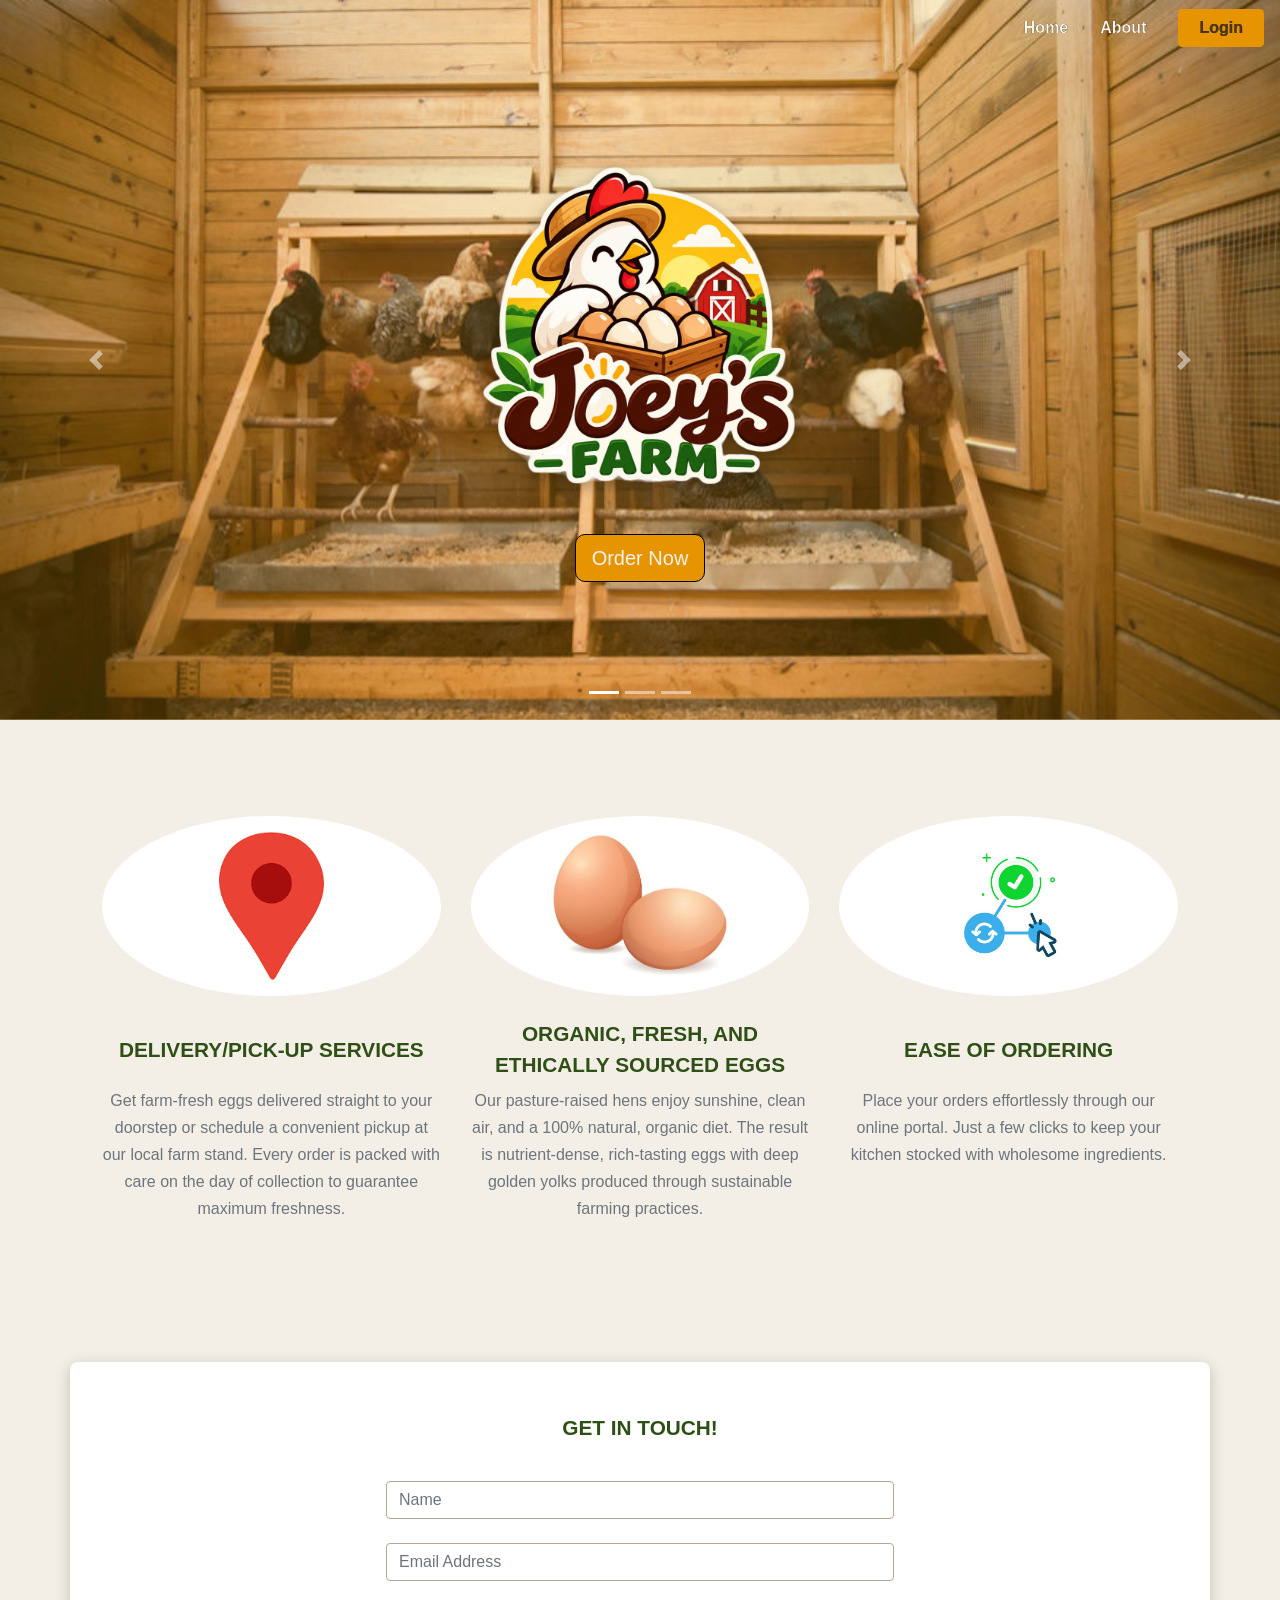
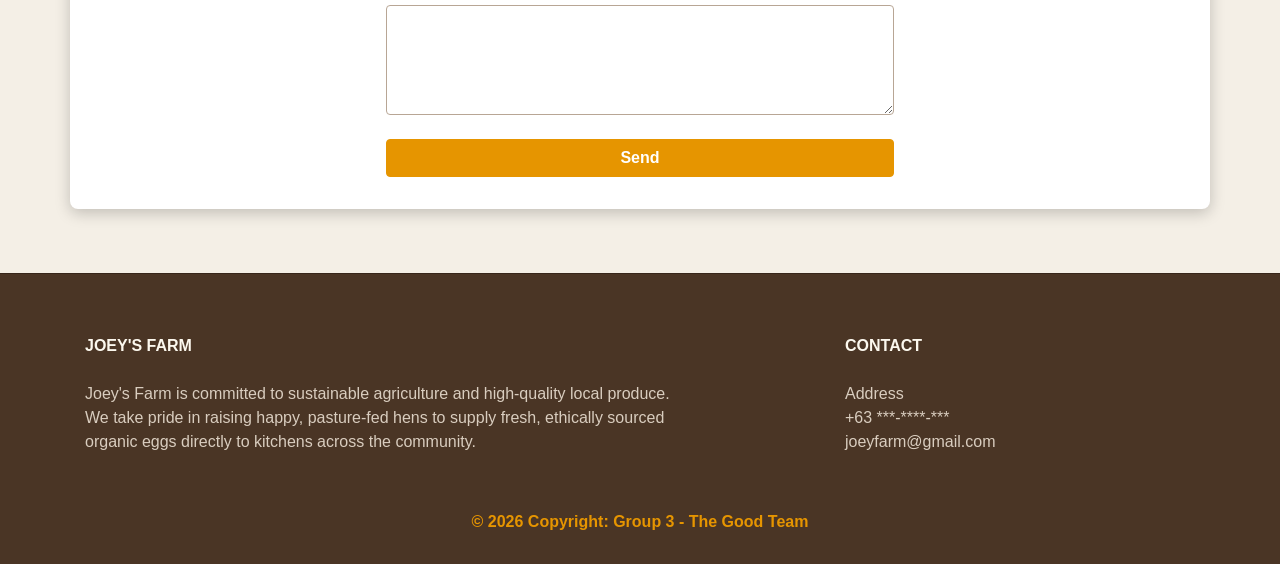
==== commit e51c9c6f: "added header" ====
--- a/Index.html
+++ b/Index.html
@@ -14,7 +14,7 @@
           <span class="navbar-toggler-icon"></span>
         </button>
         <div class="collapse navbar-collapse" id="main-navigation">
-          <ul class="navbar-nav align-items-center" id="main-navigation-menu">
+          <ul class="navbar-nav align-items-center">
             <li class="nav-item">
               <a class="nav-link nav-outline-text" href="#">Home</a>
             </li>
@@ -33,7 +33,7 @@
   <div class="description">
     <img src="images/logo.png" alt="Joey's Farm Logo" class="img-fluid">
     <div class="b">
-      <button id="order-now-button" class="btn btn-outline-secondary btn-lg mt-3" data-toggle="modal" data-target="#loginModal">
+      <button class="btn btn-outline-secondary btn-lg mt-3" data-toggle="modal" data-target="#loginModal">
         Order Now
       </button>
     </div> 
@@ -202,4 +202,4 @@
 
 </body>
 </html>
-</html>
+</html>
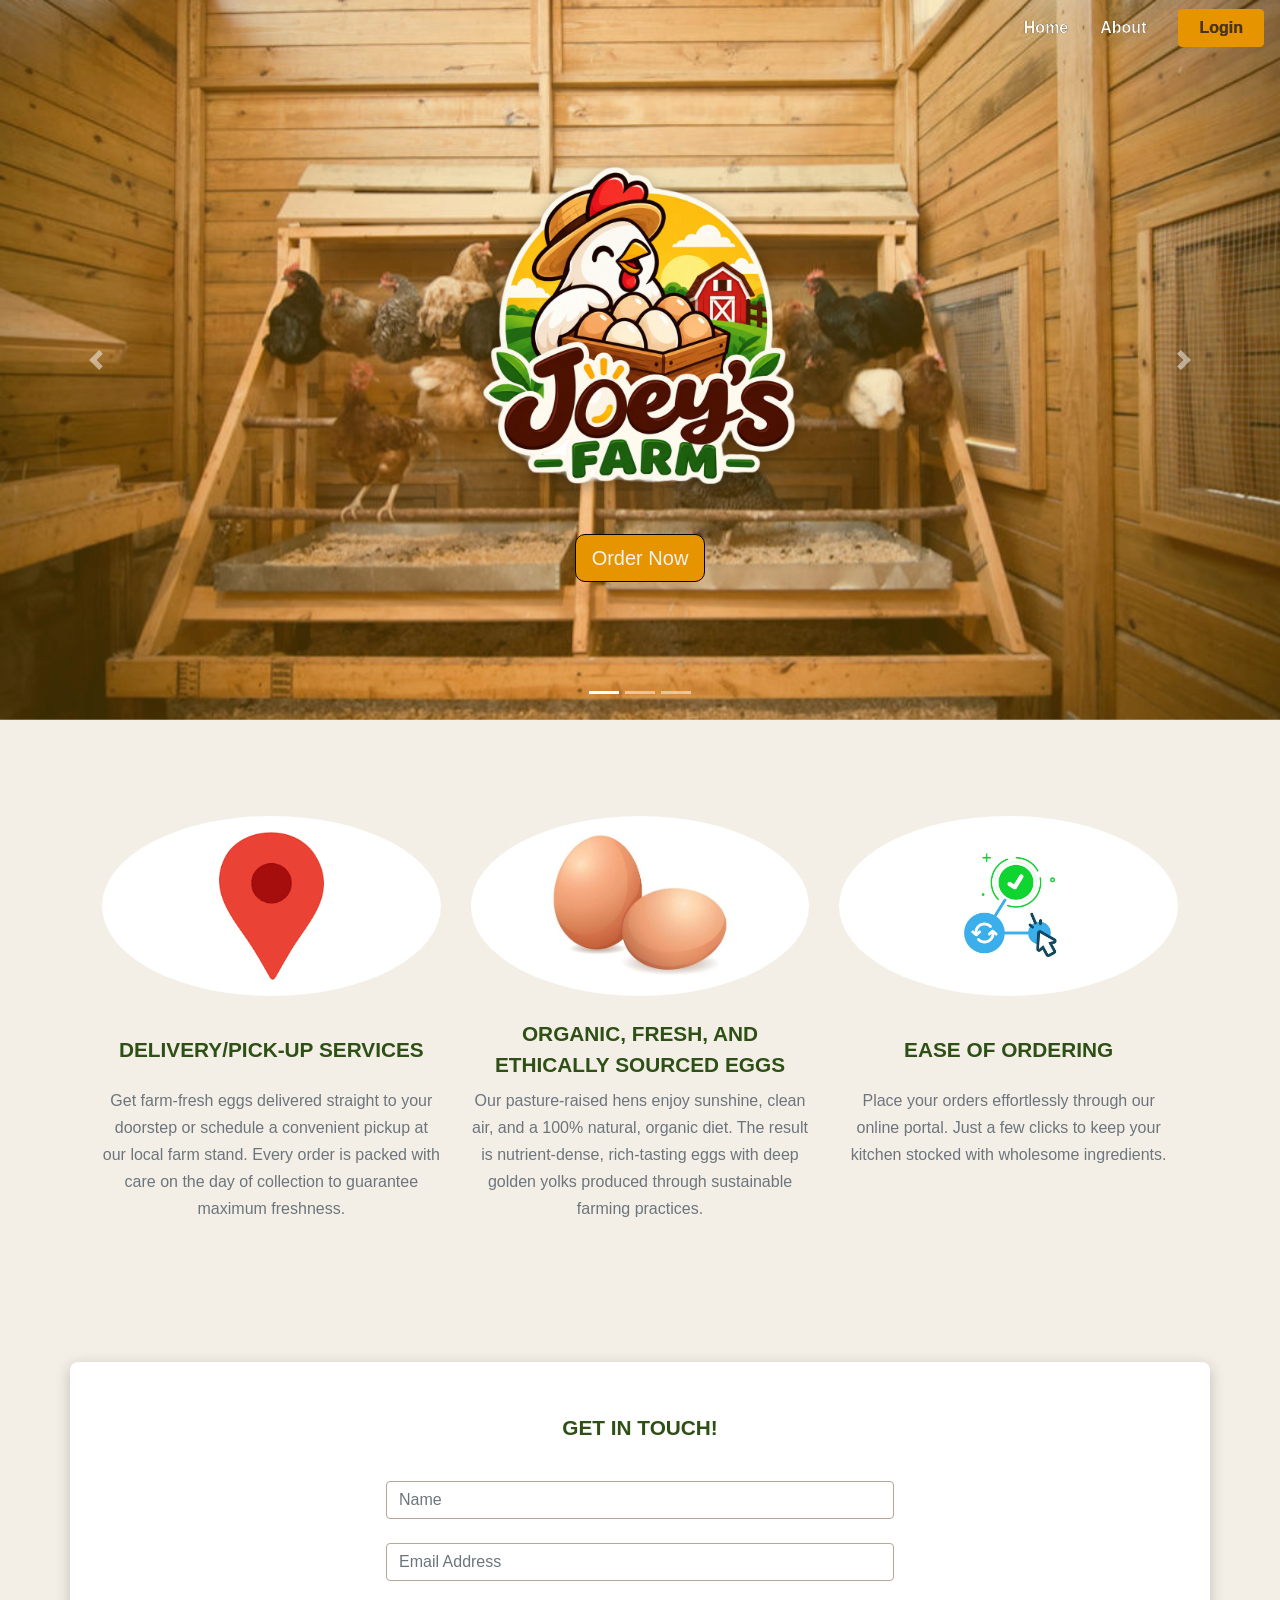
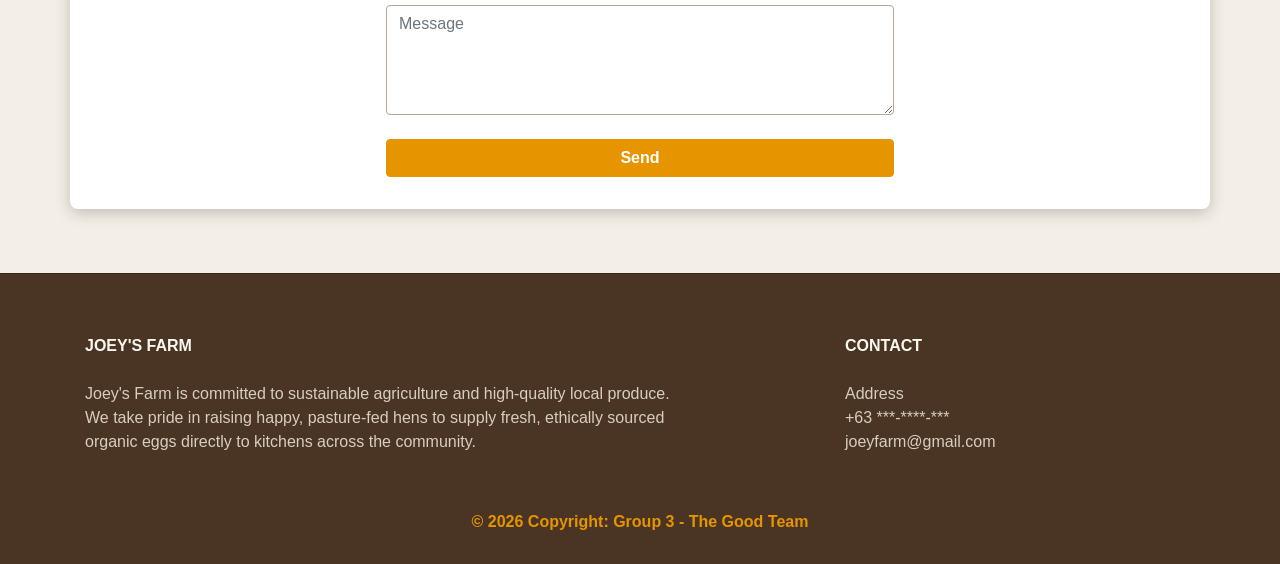
==== commit c50145b2: "Update Index.html" ====
--- a/Index.html
+++ b/Index.html
@@ -117,16 +117,16 @@
     <div class="col-lg-6 col-md-8 col-sm-12 mx-auto">    
       <div class="feature-title">Get in Touch!</div>
       <div class="form-group">
-       <input type="text" class="form-control" placeholder="Name">
+       <input type="text" class="form-control" placeholder="Name" readonly data-toggle="modal" data-target="#loginModal">
       </div>
 
       <div class="form-group">
-       <input type="email" class="form-control" placeholder="Email Address" name="email">
+       <input type="email" class="form-control" placeholder="Email Address" name="email" readonly data-toggle="modal" data-target="#loginModal">
       </div>
       <div class="form-group">
-       <textarea class="form-control" rows="4"></textarea>
-      </div>
-        <input type="submit" class="btn btn-secondary btn-block" value="Send">        
+       <textarea class="form-control" rows="4" placeholder="Message" readonly data-toggle="modal" data-target="#loginModal"></textarea>
+      </div>
+        <input type="button" class="btn btn-secondary btn-block" value="Send" data-toggle="modal" data-target="#loginModal">
     </div>
 </div>
 
@@ -202,4 +202,4 @@
 
 </body>
 </html>
-</html>+</html>
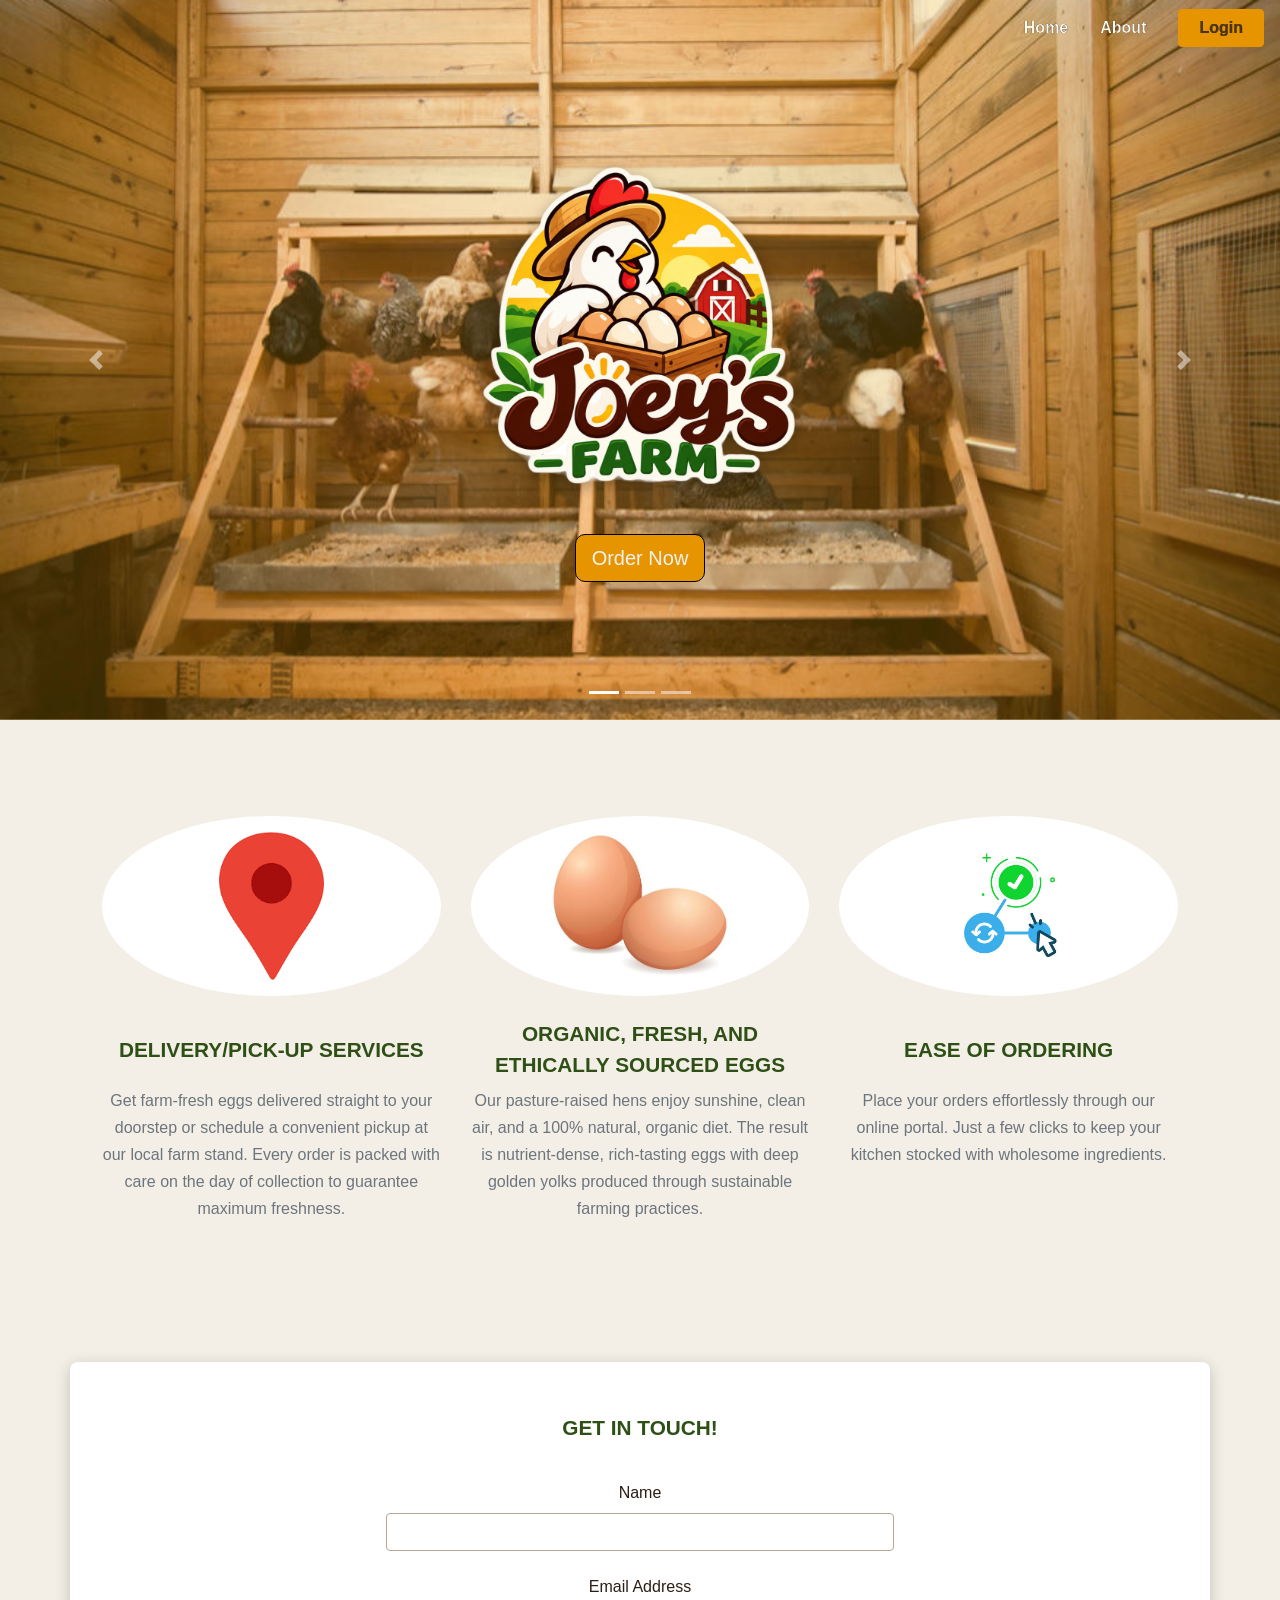
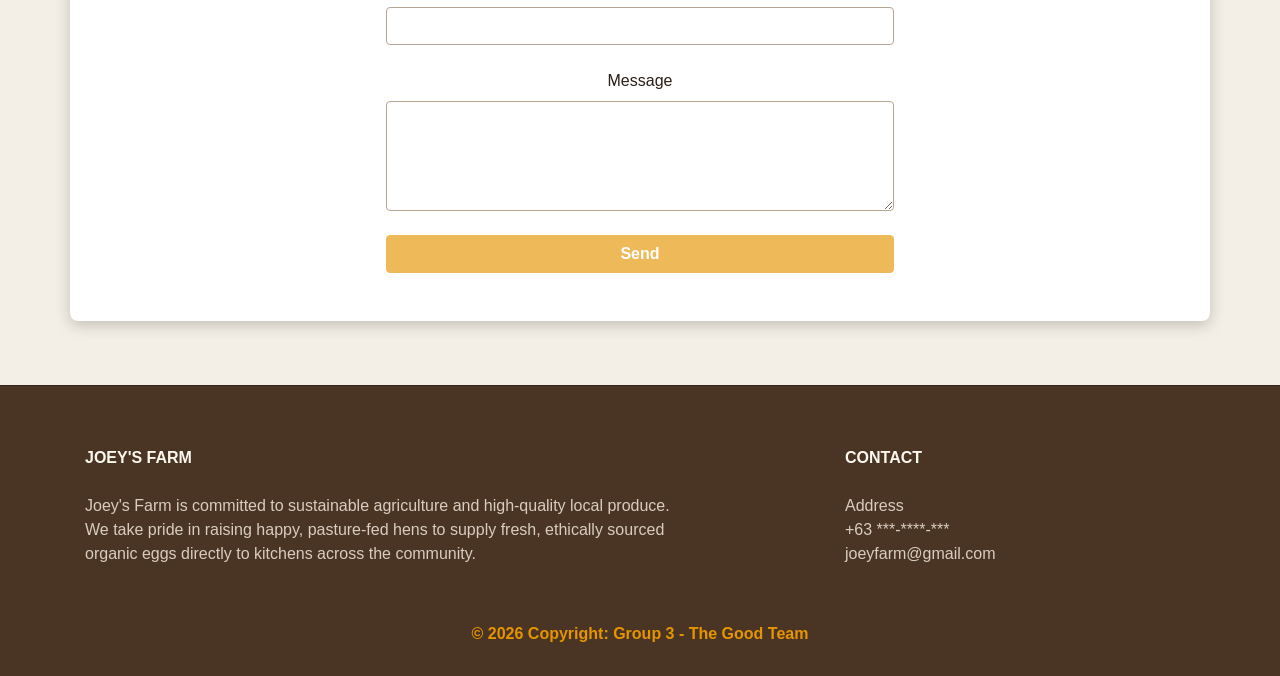
==== commit 31191eb9: "Update Index.html" ====
--- a/Index.html
+++ b/Index.html
@@ -116,17 +116,22 @@
   <div class="container features bg-white" id="formDesign">
     <div class="col-lg-6 col-md-8 col-sm-12 mx-auto">    
       <div class="feature-title">Get in Touch!</div>
-      <div class="form-group">
-       <input type="text" class="form-control" placeholder="Name" readonly data-toggle="modal" data-target="#loginModal">
-      </div>
-
-      <div class="form-group">
-       <input type="email" class="form-control" placeholder="Email Address" name="email" readonly data-toggle="modal" data-target="#loginModal">
-      </div>
-      <div class="form-group">
-       <textarea class="form-control" rows="4" placeholder="Message" readonly data-toggle="modal" data-target="#loginModal"></textarea>
-      </div>
-        <input type="button" class="btn btn-secondary btn-block" value="Send" data-toggle="modal" data-target="#loginModal">
+      <form id="contactForm">
+        <div class="form-group">
+          <label for="contactName">Name</label>
+          <input type="text" class="form-control contact-field" id="contactName" readonly required>
+        </div>
+        <div class="form-group">
+          <label for="contactEmail">Email Address</label>
+          <input type="email" class="form-control contact-field" id="contactEmail" readonly required>
+        </div>
+        <div class="form-group">
+          <label for="contactMessage">Message</label>
+          <textarea class="form-control contact-field" id="contactMessage" rows="4" maxlength="5000" readonly required></textarea>
+        </div>
+        <button type="submit" class="btn btn-secondary btn-block" id="contactSendButton" disabled>Send</button>
+        <div id="contactStatus" class="mt-3" role="status" aria-live="polite"></div>
+      </form>
     </div>
 </div>
 
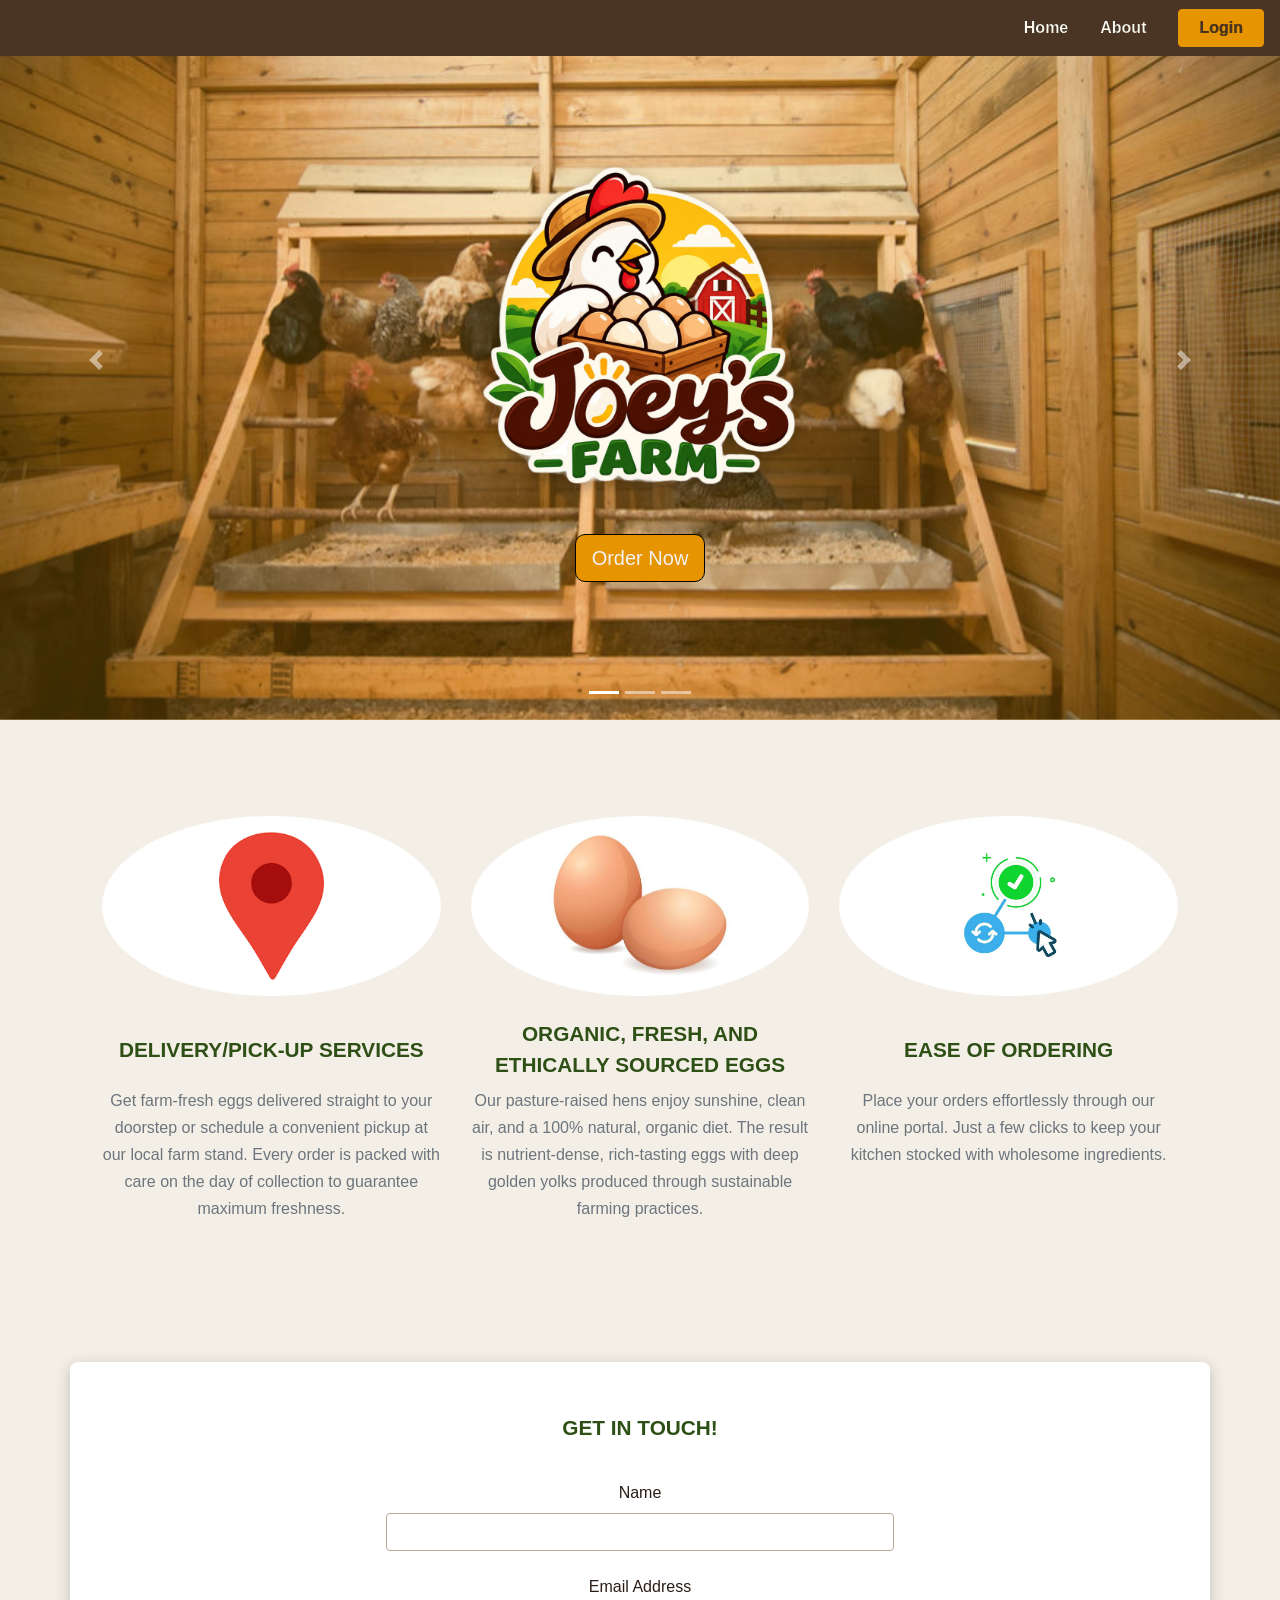
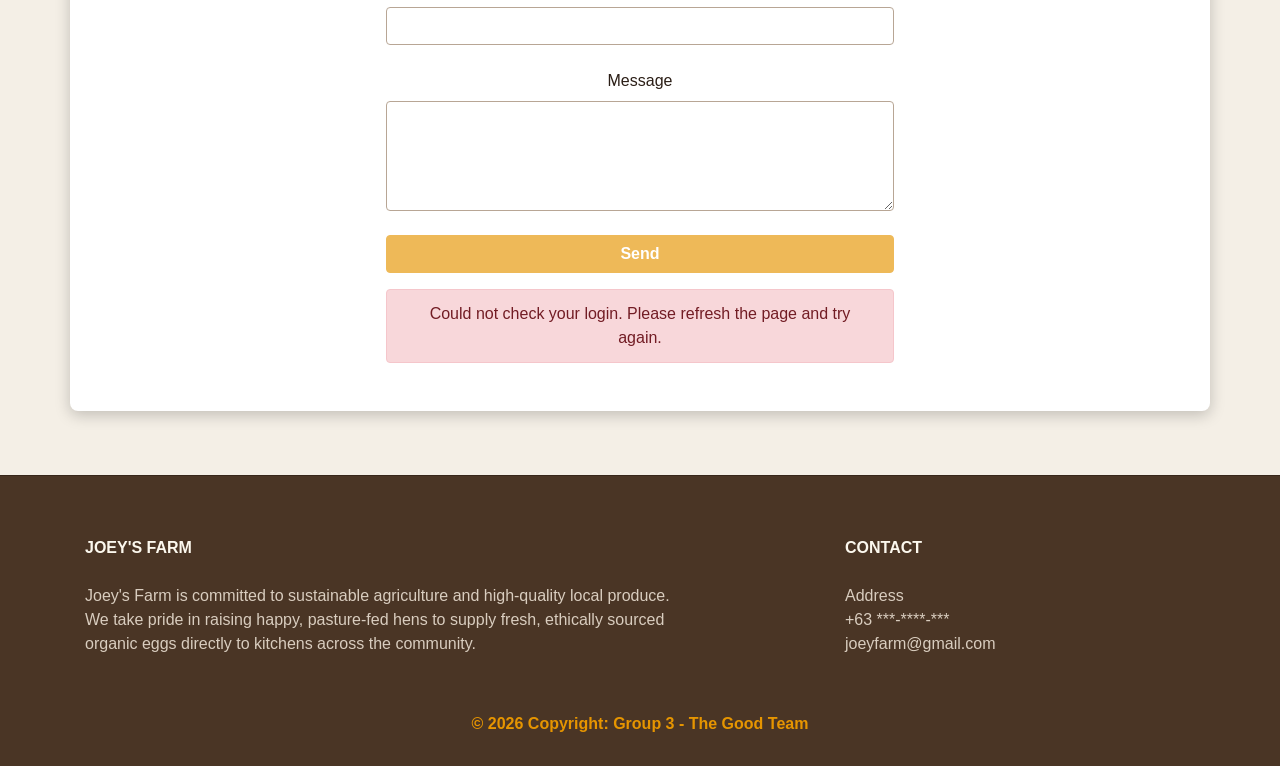
==== commit 0defd5fa: "Update Index.html" ====
--- a/Index.html
+++ b/Index.html
@@ -9,7 +9,7 @@
   </head>
 
 <body>
-    <nav class="navbar navbar-expand-md fixed-top">
+    <nav class="navbar navbar-expand-md fixed-top navbar-solid">
         <button class="navbar-toggler navbar-dark" type="button" data-toggle="collapse" data-target="#main-navigation">
           <span class="navbar-toggler-icon"></span>
         </button>
--- a/main.css
+++ b/main.css
@@ -7,6 +7,8 @@
 
 .navbar{
   transition: all 0.3s;
+  z-index: 1050; /* Keeps navbar above all carousel and image overlays */
+  background-color: #4a3525;
 }
 
 .navbar-scrolled {
@@ -309,3 +311,21 @@
   color:#000;
   transform: scale(1.04);
 }
+.order-btn {
+  background-color: #E08E00;
+  color: #ffffff;
+  border: 1px solid #000000;
+  border-radius: 12px;
+  padding: 7px 15px;
+  font-weight: 400;
+  font-size: 1.25rem;
+  display: inline-block;
+  text-decoration: none;
+  transition: all 0.2s ease-in-out;
+}
+
+.order-btn:hover {
+  background-color: #f1f1f0;
+  color: #030303;
+  border-color: #f2eeee;
+}
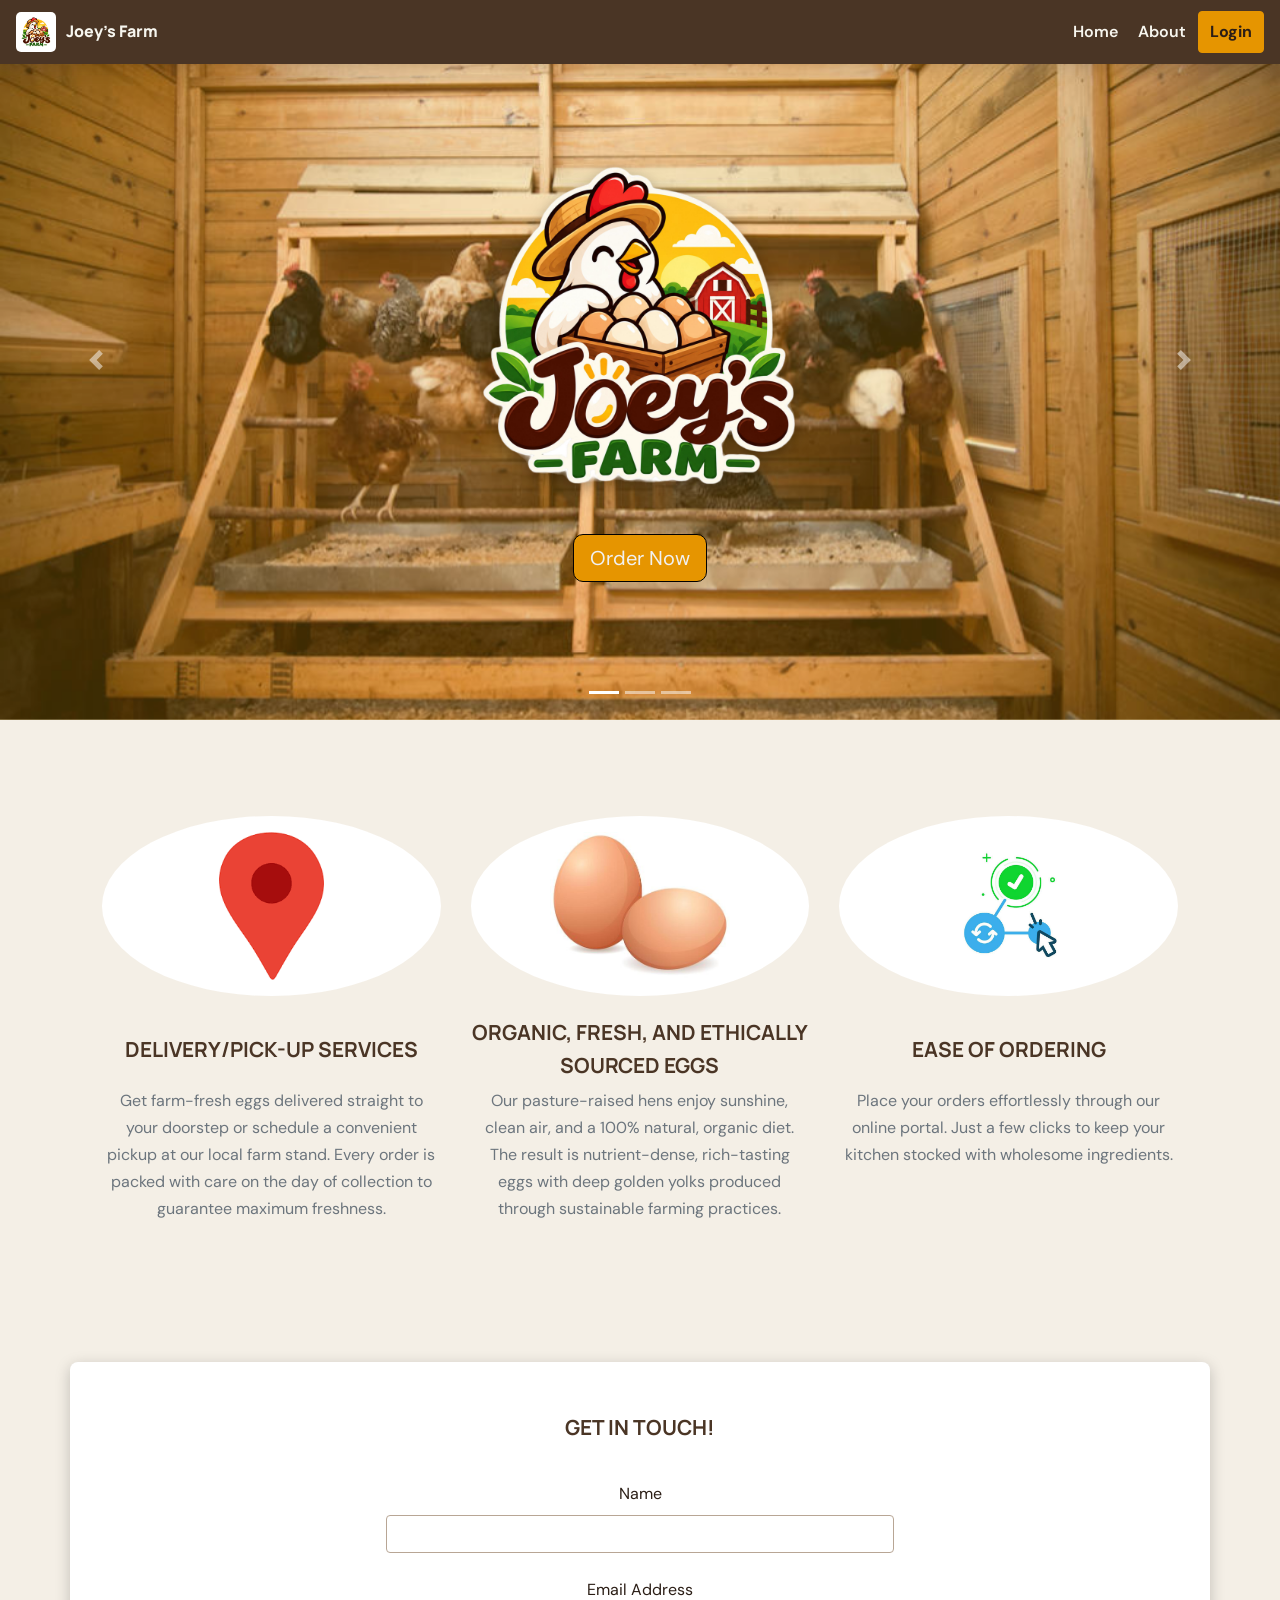
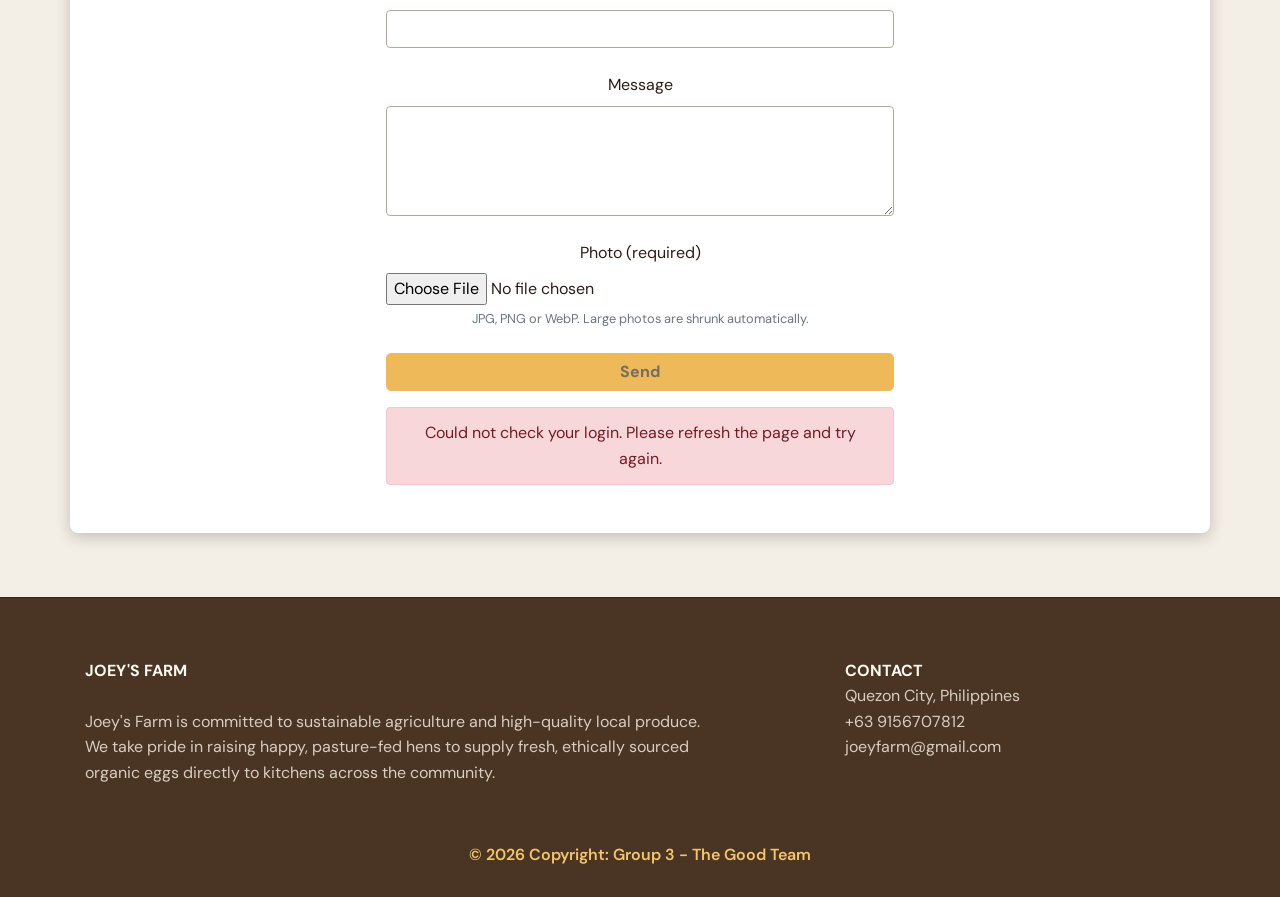
==== commit 0259c778: "Marco Changes" ====
--- a/Index.html
+++ b/Index.html
@@ -6,10 +6,12 @@
     <meta name="viewport" content="width=device-width, initial-scale=1">
     <link rel="stylesheet" href="https://stackpath.bootstrapcdn.com/bootstrap/4.1.3/css/bootstrap.min.css" integrity="sha384-MCw98/SFnGE8fJT3GXwEOngsV7Zt27NXFoaoApmYm81iuXoPkFOJwJ8ERdknLPMO" crossorigin="anonymous">
     <link rel="stylesheet" type="text/css" href="main.css">
+    <link rel="stylesheet" href="brand.css?v=10">
   </head>
 
 <body>
     <nav class="navbar navbar-expand-md fixed-top navbar-solid">
+      <a class="navbar-brand farm-brand" href="Index.html"><img src="images/logo.png" alt=""><span>Joey's Farm</span></a>
         <button class="navbar-toggler navbar-dark" type="button" data-toggle="collapse" data-target="#main-navigation">
           <span class="navbar-toggler-icon"></span>
         </button>
@@ -185,11 +187,7 @@
 
       <div class="col-lg-4 col-md-4 col-sm-12">
         <div class="text-uppercase font-weight-bold">Contact</div>
-        <p>
-          Address
-          +63 ***-****-***
-          joeyfarm@gmail.com
-        </p>
+        <p>Quezon City, Philippines<br>+63 9156707812<br>joeyfarm@gmail.com</p>
       </div>
 
     </div>
@@ -204,6 +202,8 @@
 <script src="https://cdnjs.cloudflare.com/ajax/libs/popper.js/1.14.3/umd/popper.min.js" integrity="sha384-ZMP7rVo3mIykV+2+9J3UJ46jBk0WLaUAdn689aCwoqbBJiSnjAK/l8WvCWPIPm49" crossorigin="anonymous"></script>
 <script src="https://stackpath.bootstrapcdn.com/bootstrap/4.1.3/js/bootstrap.min.js" integrity="sha384-ChfqqxuZUCnJSK3+MXmPNIyE6ZbWh2IMqE241rYiqJxyMiZ6OW/JmZQ5stwEULTy" crossorigin="anonymous"></script>
 <script src="main.js"></script>
+<script src="cart-session.js?v=1"></script>
+<script src="floating-cart.js?v=3"></script>
 
 </body>
 </html>
--- a/brand.css
+++ b/brand.css
@@ -0,0 +1,698 @@
+@import url('https://fonts.googleapis.com/css2?family=DM+Sans:wght@400;500;600;700&family=Manrope:wght@500;600;700;800&display=swap');
+
+:root {
+  --brand-forest: #4a3525;
+  --brand-leaf: #2e5016;
+  --brand-gold: #e69500;
+  --brand-gold-hover: #cc8400;
+  --brand-canvas: #f4efe6;
+  --brand-surface: #ffffff;
+  --brand-soft: #eae1d2;
+  --brand-ink: #2b1e16;
+  --brand-muted: #6b5c4f;
+  --brand-line: #d9cdbf;
+  --brand-shadow: 0 8px 24px rgba(43, 30, 22, 0.08);
+  --brand-radius: 8px;
+  --primary-brown: var(--brand-forest);
+  --dark-brown: #37261a;
+  --accent-gold: var(--brand-gold);
+  --accent-gold-hover: var(--brand-gold-hover);
+  --farm-brown: var(--brand-forest);
+  --farm-brown-hover: #37261a;
+  --btn-purple: var(--brand-leaf);
+  --btn-purple-hover: var(--brand-forest);
+  --text-primary: var(--brand-ink);
+  --text-main: var(--brand-ink);
+  --text-muted: var(--brand-muted);
+  --border-color: var(--brand-line);
+  --border-light: var(--brand-line);
+  --card-bg: var(--brand-surface);
+  --bg-light: var(--brand-canvas);
+  --body-bg: var(--brand-canvas);
+}
+
+html {
+  scroll-behavior: smooth;
+}
+
+body {
+  background-color: var(--brand-canvas);
+  color: var(--brand-ink);
+  font-family: 'DM Sans', 'Trebuchet MS', sans-serif;
+  line-height: 1.6;
+  letter-spacing: 0;
+}
+
+h1,
+h2,
+h3,
+h4,
+h5,
+h6,
+.account-page-title,
+.products-title,
+.section-title,
+.about-heading,
+.team-heading,
+.card-section-title,
+.feature-title {
+  color: var(--brand-forest);
+  font-family: 'Manrope', 'Trebuchet MS', sans-serif;
+  font-weight: 700;
+  letter-spacing: 0;
+}
+
+a {
+  color: var(--brand-leaf);
+}
+
+a:hover {
+  color: var(--brand-forest);
+}
+
+.navbar,
+.navbar-solid,
+.navbar-custom {
+  background-color: var(--brand-forest);
+  border-color: #37261a;
+  box-shadow: 0 4px 16px rgba(43, 30, 22, 0.16);
+}
+
+.navbar .farm-brand {
+  display: inline-flex;
+  align-items: center;
+  gap: 0.6rem;
+  margin-right: auto;
+  padding: 0.25rem 0;
+  color: #f7f6ef;
+  font-family: 'Manrope', 'Trebuchet MS', sans-serif;
+  font-size: 1rem;
+  font-weight: 800;
+  white-space: nowrap;
+}
+
+.navbar .farm-brand:hover,
+.navbar .farm-brand:focus {
+  color: #f4c56b;
+  text-decoration: none;
+}
+
+.navbar .farm-brand img {
+  display: block;
+  width: 40px;
+  height: 40px;
+  flex: 0 0 40px;
+  object-fit: contain;
+  padding: 2px;
+  border-radius: 5px;
+  background: #ffffff;
+}
+
+.navbar .nav-link,
+.navbar-solid .nav-link {
+  color: #f7f6ef !important;
+  font-family: 'DM Sans', 'Trebuchet MS', sans-serif;
+  font-weight: 600;
+  -webkit-text-stroke: 0;
+  transition: color 160ms ease;
+}
+
+.navbar .nav-link:hover,
+.navbar .nav-link:focus,
+.navbar-solid .nav-link:hover,
+.navbar-solid .nav-link:focus,
+.navbar-solid .nav-link.active {
+  color: #f4c56b !important;
+}
+
+.navbar .nav-login-btn,
+.navbar-solid .nav-login-btn {
+  background-color: var(--brand-gold);
+  border: 1px solid var(--brand-gold);
+  border-radius: 5px;
+  color: #2b1e16;
+  font-weight: 700;
+  -webkit-text-stroke: 0;
+  transition: background-color 160ms ease, border-color 160ms ease;
+}
+
+.navbar .nav-login-btn:hover,
+.navbar-solid .nav-login-btn:hover {
+  background-color: var(--brand-gold-hover);
+  border-color: var(--brand-gold-hover);
+  color: #ffffff;
+}
+
+.back-btn {
+  color: var(--brand-forest);
+  background: transparent;
+  border: 0;
+  display: inline-flex;
+  align-items: center;
+  padding: 5px 0;
+  font-size: 1.2rem;
+  font-weight: 600;
+  text-decoration: none;
+  transition: color 0.2s ease;
+}
+
+.back-btn:hover,
+.back-btn:focus {
+  color: var(--brand-gold-hover);
+  text-decoration: none;
+}
+
+.navbar .cart-icon-circle,
+.navbar-solid .cart-icon-circle {
+  width: 42px;
+  height: 42px;
+  border: 1px solid rgba(255, 255, 255, 0.25);
+  box-shadow: none;
+}
+
+.navbar-solid .navbar-nav {
+  gap: 0.25rem;
+}
+
+.navbar-solid .navbar-nav .nav-item {
+  display: flex;
+  align-items: center;
+}
+
+.navbar-solid .nav-link,
+.navbar-solid .nav-login-btn {
+  display: inline-flex;
+  min-height: 42px;
+  align-items: center;
+  justify-content: center;
+  margin-right: 0;
+  padding: 0.5rem 0.7rem;
+  border-radius: 4px;
+}
+
+.navbar-solid .nav-login-btn {
+  margin-left: 0;
+}
+
+@media (max-width: 767.98px) {
+  .navbar.navbar-solid {
+    align-items: center;
+    padding: 0.5rem 1rem;
+  }
+
+  .navbar-solid .farm-brand {
+    margin-right: auto;
+  }
+
+  .navbar-solid .navbar-collapse {
+    flex-basis: 100%;
+    width: 100%;
+    margin-top: 0.35rem;
+    padding-top: 0.5rem;
+    border-top: 1px solid rgba(255, 255, 255, 0.16);
+  }
+
+  .navbar-solid .navbar-nav {
+    width: 100%;
+    flex-direction: column;
+    align-items: stretch !important;
+    gap: 0.15rem;
+  }
+
+  .navbar-solid .navbar-nav .nav-item {
+    width: 100%;
+  }
+
+  .navbar-solid .nav-link {
+    display: flex;
+    width: 100%;
+    min-height: 42px;
+    align-items: center;
+    justify-content: center;
+    margin-right: 0;
+    padding: 0.5rem 0.75rem;
+    border-radius: 4px;
+  }
+
+  .navbar-solid .nav-login-btn {
+    display: flex;
+    width: 100%;
+    min-height: 42px;
+    align-items: center;
+    justify-content: center;
+    margin: 0.25rem 0;
+    padding: 0.5rem 0.75rem;
+  }
+
+  .navbar-solid .nav-item .cart-icon-circle {
+    margin: 0.3rem auto 0.15rem;
+  }
+}
+
+.btn-confirm,
+.btn-finalize,
+.btn-order,
+.features .btn,
+.modal-body .btn-primary,
+button.btn-primary {
+  background-color: var(--brand-gold);
+  border: 1px solid var(--brand-gold);
+  border-radius: 5px;
+  color: #2b1e16;
+  font-weight: 700;
+  transition: background-color 160ms ease, border-color 160ms ease, color 160ms ease;
+}
+
+.btn-confirm:hover,
+.btn-confirm:focus,
+.btn-finalize:hover,
+.btn-finalize:focus,
+.btn-order:hover,
+.btn-order:focus,
+.features .btn:hover,
+.modal-body .btn-primary:hover,
+button.btn-primary:hover {
+  background-color: var(--brand-gold-hover);
+  border-color: var(--brand-gold-hover);
+  color: #ffffff;
+  transform: none;
+}
+
+.btn-edit {
+  background-color: transparent;
+  border: 1px solid var(--brand-forest);
+  border-radius: 5px;
+  color: var(--brand-forest);
+}
+
+.btn-edit:hover,
+.btn-edit:focus {
+  background-color: var(--brand-forest);
+  border-color: var(--brand-forest);
+  color: #ffffff;
+}
+
+.form-control,
+.table-input {
+  border-color: #cbd2c8;
+  border-radius: 5px;
+  color: var(--brand-ink);
+}
+
+.form-control:focus,
+.table-input:focus {
+  border-color: var(--brand-leaf);
+  box-shadow: 0 0 0 0.18rem rgba(46, 80, 22, 0.16);
+}
+
+.customer-details-card,
+.order-history-card,
+.content-card,
+.sales-card,
+.product-card,
+.product-detail,
+.cart-item-card,
+.cart-empty,
+.modal-content {
+  border: 1px solid var(--brand-line);
+  border-radius: var(--brand-radius);
+  box-shadow: var(--brand-shadow);
+}
+
+.modal-header {
+  background-color: var(--brand-forest);
+  border-color: #37261a;
+  color: #ffffff;
+}
+
+.modal-header .modal-title,
+.modal-header .close {
+  color: #ffffff;
+}
+
+#contactMessageModal .modal-header {
+  background-color: var(--brand-forest) !important;
+  border-color: #37261a;
+  color: #ffffff;
+}
+
+#contactMessageModal .modal-title,
+#contactMessageModal .close {
+  color: #ffffff;
+}
+
+#contactMessageModal .close:hover {
+  color: #f4c56b;
+}
+
+.modal-footer {
+  background-color: var(--brand-soft);
+  border-color: var(--brand-line);
+}
+
+.customer-details-card:hover,
+.order-history-card:hover,
+.sales-card:hover,
+.product-card:hover,
+.cart-item-card:hover {
+  box-shadow: var(--brand-shadow);
+  transform: none;
+}
+
+.order-history-table thead th,
+.custom-table th {
+  background-color: var(--brand-soft);
+  border-color: var(--brand-line) !important;
+  color: var(--brand-forest);
+}
+
+.order-history-table td,
+.custom-table td {
+  border-color: var(--brand-line);
+  color: var(--brand-ink);
+}
+
+.section-title,
+.products-title,
+.account-page-title,
+.card-section-title,
+.about-heading,
+.team-heading,
+.feature-title {
+  color: var(--brand-forest);
+}
+
+.product-img-wrapper,
+.product-img-wrap,
+.product-img-placeholder {
+  background-color: var(--brand-soft);
+}
+
+.sales-card.accent-card {
+  border-left-color: var(--brand-leaf);
+}
+
+.custom-table th {
+  text-transform: uppercase;
+}
+
+.size-badge {
+  background-color: var(--brand-soft);
+  color: var(--brand-forest);
+}
+
+.about-signature,
+.line-total,
+.cart-total {
+  color: var(--brand-leaf);
+}
+
+.team-section {
+  background-color: var(--brand-soft);
+}
+
+.team-section .row > [class*="col-"] {
+  padding-top: 1rem;
+  padding-bottom: 1rem;
+  background-color: var(--brand-surface);
+  border: 1px solid var(--brand-line);
+  border-radius: var(--brand-radius);
+}
+
+.team-photo {
+  border-color: var(--brand-soft);
+  box-shadow: none;
+}
+
+.tagalog-note {
+  background-color: var(--brand-soft);
+  border-left: 3px solid var(--brand-leaf);
+  color: var(--brand-ink);
+}
+
+.page-footer {
+  background-color: var(--brand-forest);
+  border-color: #37261a;
+}
+
+.footer-copyright {
+  color: #f4c56b;
+}
+
+:focus-visible {
+  outline: 3px solid rgba(230, 149, 0, 0.55);
+  outline-offset: 2px;
+}
+
+@media (prefers-reduced-motion: reduce) {
+  *,
+  *::before,
+  *::after {
+    scroll-behavior: auto !important;
+    transition-duration: 0.01ms !important;
+    animation-duration: 0.01ms !important;
+    animation-iteration-count: 1 !important;
+  }
+}
+
+.floating-cart {
+  position: fixed;
+  z-index: 1070;
+  bottom: 24px;
+  right: 24px;
+  display: flex;
+  width: min(360px, calc(100vw - 32px));
+  flex-direction: column;
+  align-items: flex-end;
+  gap: 10px;
+}
+
+.floating-cart-toggle {
+  display: inline-flex;
+  min-height: 50px;
+  align-items: center;
+  gap: 10px;
+  padding: 0 18px;
+  border: 1px solid #37261a;
+  border-radius: 25px;
+  background: var(--brand-forest);
+  box-shadow: 0 5px 18px rgba(43, 30, 22, 0.25);
+  color: #ffffff;
+  font: 700 0.95rem 'DM Sans', 'Trebuchet MS', sans-serif;
+  cursor: pointer;
+}
+
+.floating-cart-toggle:hover,
+.floating-cart-toggle:focus-visible {
+  background: #37261a;
+  color: #ffffff;
+}
+
+.floating-cart-icon {
+  font-size: 1.15rem;
+  line-height: 1;
+}
+
+.floating-cart-count {
+  display: inline-flex;
+  min-width: 24px;
+  height: 24px;
+  align-items: center;
+  justify-content: center;
+  padding: 0 6px;
+  border-radius: 12px;
+  background: var(--brand-gold);
+  color: #2b1e16;
+  font-size: 0.75rem;
+  font-variant-numeric: tabular-nums;
+}
+
+.floating-cart-panel {
+  width: 100%;
+  max-height: min(65vh, 440px);
+  overflow: auto;
+  padding: 16px;
+  border: 1px solid var(--brand-line);
+  border-radius: 8px;
+  background: var(--brand-surface);
+  box-shadow: 0 12px 32px rgba(43, 30, 22, 0.22);
+}
+
+.floating-cart-panel[hidden] {
+  display: none;
+}
+
+.floating-cart-heading {
+  display: flex;
+  align-items: center;
+  justify-content: space-between;
+  padding-bottom: 10px;
+  border-bottom: 1px solid var(--brand-line);
+}
+
+.floating-cart-heading h2 {
+  margin: 0;
+  color: var(--brand-forest);
+  font: 700 1rem 'Manrope', 'Trebuchet MS', sans-serif;
+}
+
+.floating-cart-close {
+  display: inline-flex;
+  width: 32px;
+  height: 32px;
+  align-items: center;
+  justify-content: center;
+  border: 0;
+  border-radius: 4px;
+  background: transparent;
+  color: var(--brand-forest);
+  font-size: 1.5rem;
+  cursor: pointer;
+}
+
+.floating-cart-empty {
+  margin: 14px 0;
+  color: var(--brand-muted);
+}
+
+.floating-cart-items {
+  display: flex;
+  max-height: 220px;
+  flex-direction: column;
+  gap: 10px;
+  overflow: auto;
+  margin: 0;
+  padding: 12px 0;
+  list-style: none;
+}
+
+.floating-cart-item {
+  display: flex;
+  align-items: flex-start;
+  justify-content: space-between;
+  gap: 12px;
+  color: var(--brand-ink);
+  font-size: 0.85rem;
+}
+
+.floating-cart-item-details {
+  display: flex;
+  min-width: 0;
+  flex-direction: column;
+  overflow-wrap: anywhere;
+}
+
+.floating-cart-item-details small {
+  color: var(--brand-muted);
+}
+
+.floating-cart-item-details .floating-cart-unselected {
+  color: #94651c;
+}
+
+.floating-cart-item-price {
+  flex: 0 0 auto;
+  color: var(--brand-forest);
+  font-weight: 700;
+  font-variant-numeric: tabular-nums;
+}
+
+.floating-cart-subtotal {
+  display: flex;
+  justify-content: space-between;
+  gap: 12px;
+  padding: 10px 0;
+  border-top: 1px solid var(--brand-line);
+  color: var(--brand-ink);
+  font-size: 0.9rem;
+}
+
+.floating-cart-credit-lines {
+  display: flex;
+  flex-direction: column;
+  gap: 6px;
+  padding: 8px 0;
+  border-top: 1px solid var(--brand-line);
+  color: var(--brand-muted);
+  font-size: 0.8rem;
+}
+
+.floating-cart-credit-row,
+.floating-cart-discount,
+.floating-cart-estimated {
+  display: flex;
+  align-items: baseline;
+  justify-content: space-between;
+  gap: 12px;
+}
+
+.floating-cart-credit-row strong,
+.floating-cart-discount strong,
+.floating-cart-estimated strong {
+  flex: 0 0 auto;
+  font-variant-numeric: tabular-nums;
+}
+
+.floating-cart-discount {
+  padding: 8px 0;
+  border-top: 1px solid var(--brand-line);
+  color: var(--brand-leaf);
+  font-size: 0.85rem;
+  font-weight: 600;
+}
+
+.floating-cart-estimated {
+  padding-top: 8px;
+  border-top: 1px solid var(--brand-line);
+  color: var(--brand-forest);
+  font-size: 0.95rem;
+}
+
+.floating-cart-actions {
+  display: grid;
+  grid-template-columns: 1fr 1fr;
+  gap: 8px;
+  margin-top: 8px;
+}
+
+.floating-cart-actions[hidden] {
+  display: none;
+}
+
+.floating-cart-view,
+.floating-cart-checkout {
+  display: inline-flex;
+  min-height: 40px;
+  align-items: center;
+  justify-content: center;
+  padding: 6px 10px;
+  border: 1px solid var(--brand-gold);
+  border-radius: 5px;
+  background: var(--brand-gold);
+  color: #2b1e16;
+  font-size: 0.82rem;
+  font-weight: 700;
+  line-height: 1.2;
+  text-align: center;
+  text-decoration: none;
+}
+
+.floating-cart-view {
+  background: transparent;
+}
+
+.floating-cart-view:hover,
+.floating-cart-checkout:hover {
+  border-color: var(--brand-gold-hover);
+  background: var(--brand-gold-hover);
+  color: #ffffff;
+  text-decoration: none;
+}
+
+@media (max-width: 575.98px) {
+  .floating-cart {
+    bottom: 14px;
+    right: 14px;
+    width: min(360px, calc(100vw - 28px));
+  }
+}
